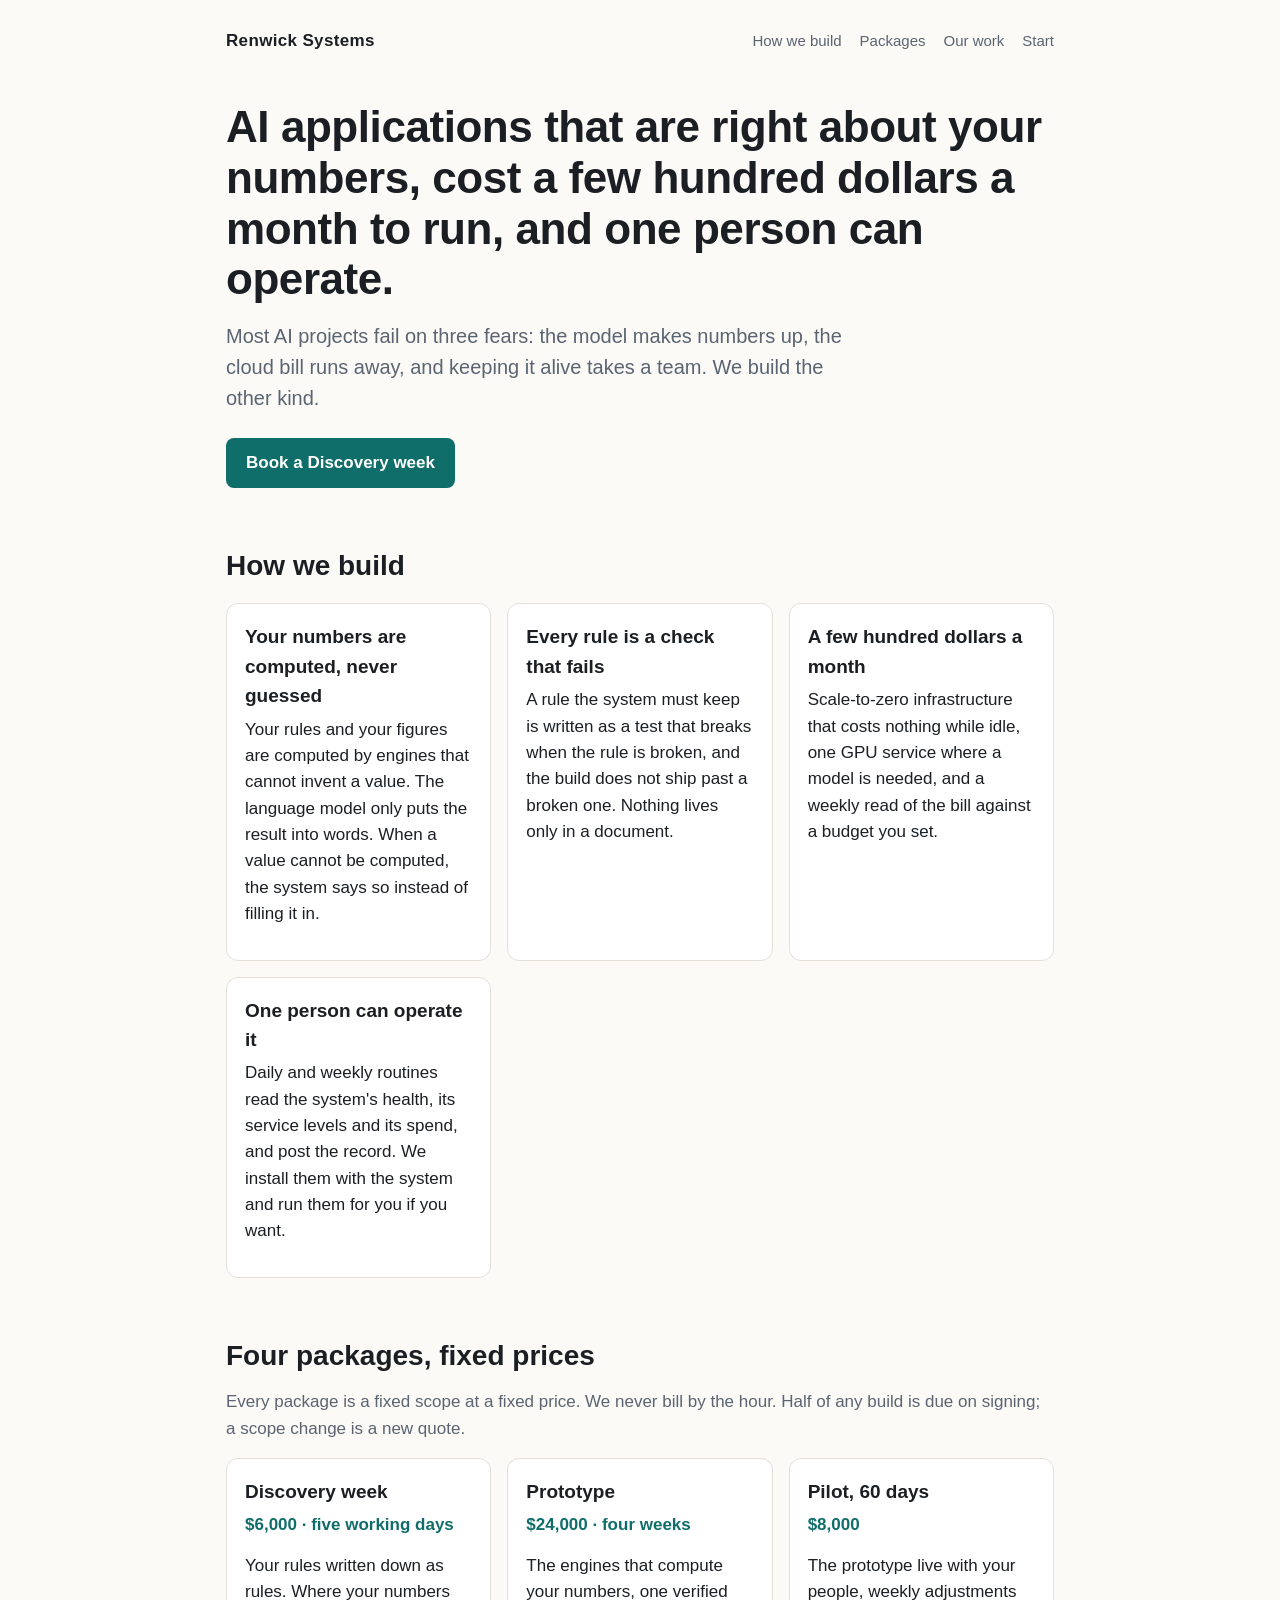
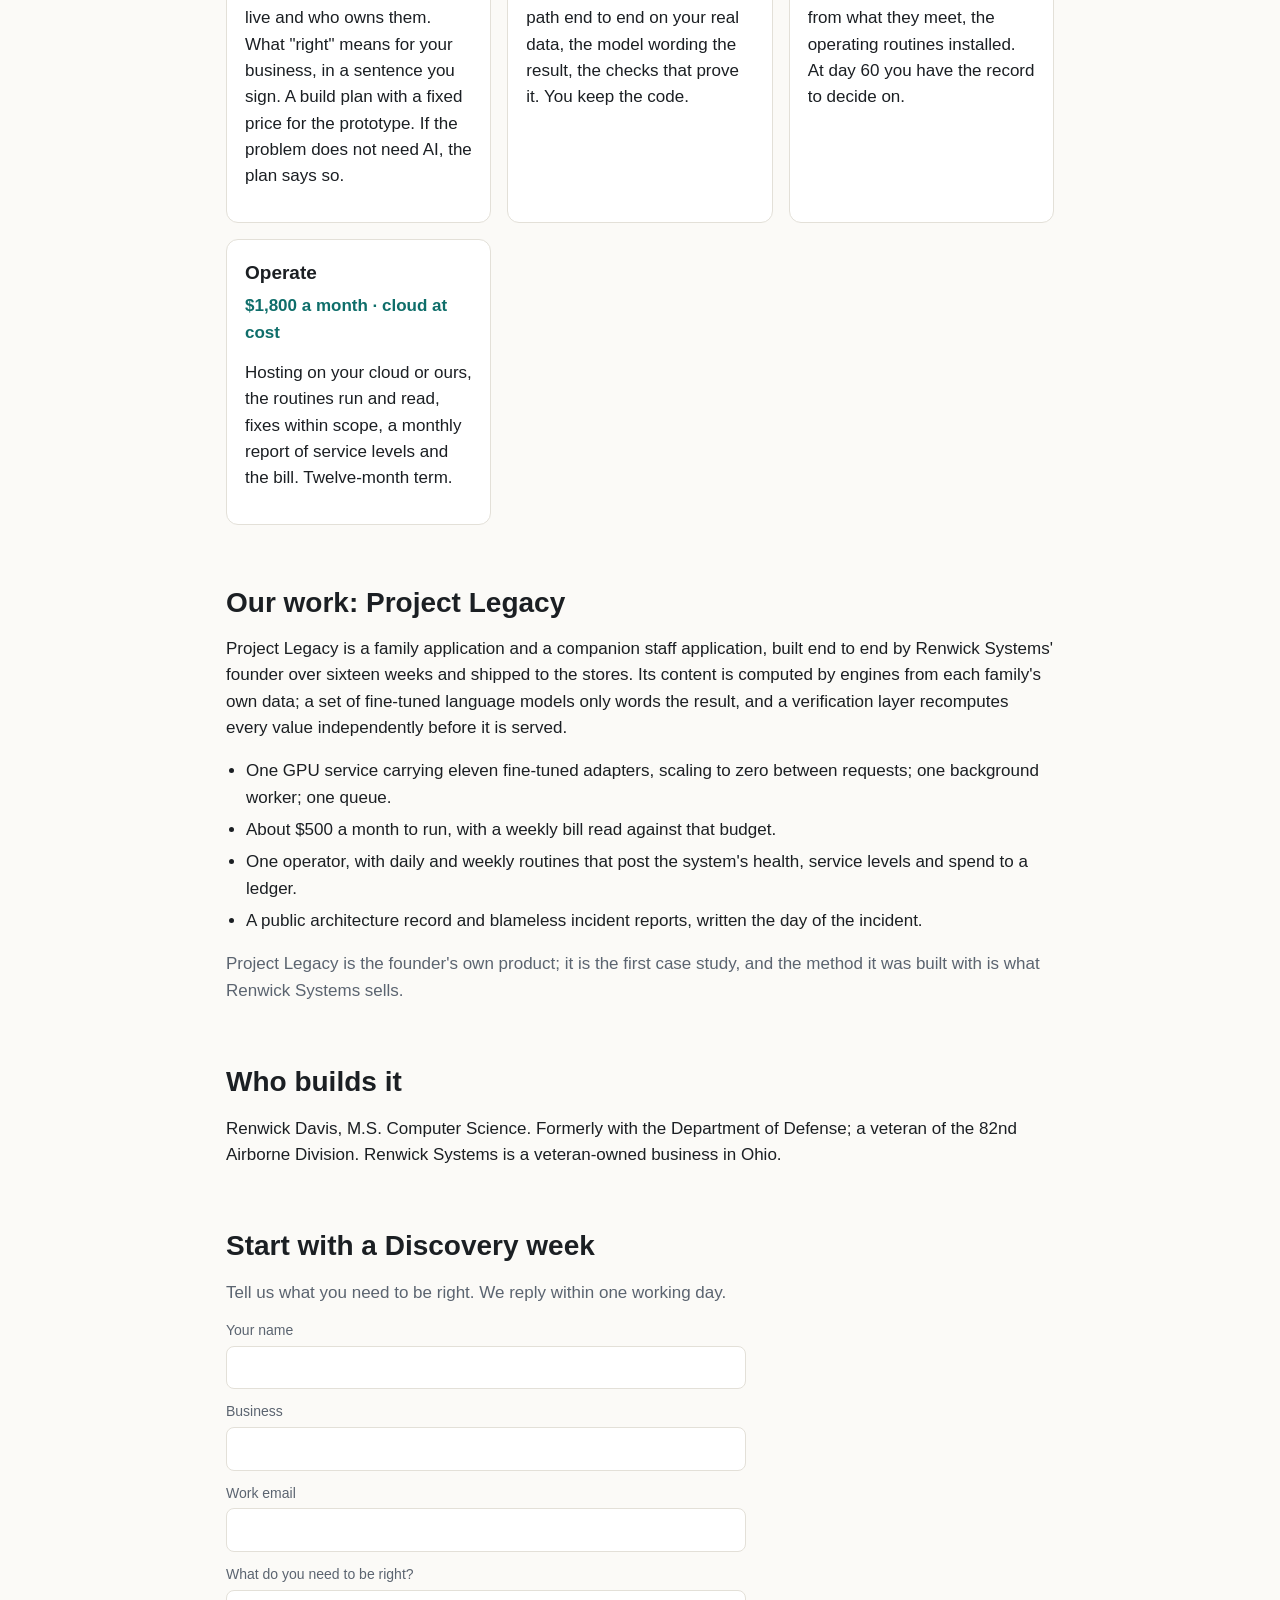
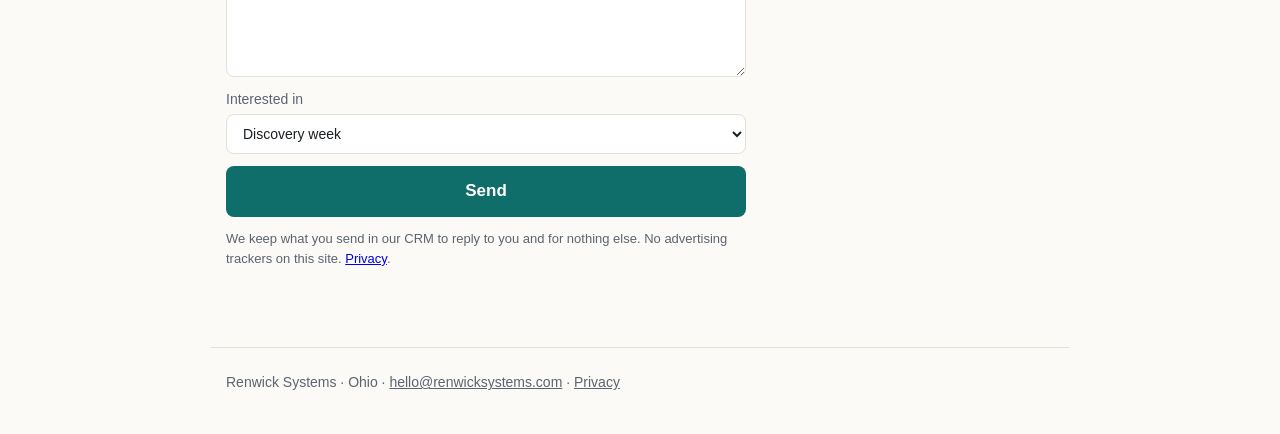
==== public/index.html @ 9798a9fe "wrangler.jsonc: the site served from public/ as static assets by the Git-connected Worker; README de" ====
<!doctype html>
<html lang="en">
<head>
<meta charset="utf-8">
<meta name="viewport" content="width=device-width, initial-scale=1">
<title>Renwick Systems</title>
<meta name="description" content="AI applications that are right about your numbers, cost a few hundred dollars a month to run, and one person can operate. Renwick Systems, Ohio.">
<link rel="canonical" href="https://renwicksystems.com/">
<style>
  :root { --bg:#fbfaf7; --fg:#1b1f23; --muted:#5b6470; --line:#e3e0d8; --accent:#0f6e6a; --accent-ink:#ffffff; --card:#ffffff; }
  @media (prefers-color-scheme: dark) { :root:not([data-theme="light"]) { --bg:#121417; --fg:#ecebe6; --muted:#a3aab3; --line:#2a2f36; --accent:#4cc1b9; --accent-ink:#0d1b1a; --card:#1a1e23; } }
  :root[data-theme="dark"] { --bg:#121417; --fg:#ecebe6; --muted:#a3aab3; --line:#2a2f36; --accent:#4cc1b9; --accent-ink:#0d1b1a; --card:#1a1e23; }
  * { box-sizing:border-box; }
  body { margin:0; background:var(--bg); color:var(--fg); font:17px/1.55 -apple-system, "Segoe UI", Roboto, Helvetica, Arial, sans-serif; }
  main, header, footer { max-width:860px; margin:0 auto; padding:0 16px; }
  header { padding-top:28px; display:flex; justify-content:space-between; align-items:baseline; }
  .brand { font-weight:700; letter-spacing:.02em; text-decoration:none; color:var(--fg); }
  nav a { color:var(--muted); text-decoration:none; margin-left:18px; font-size:15px; }
  h1 { font-size:clamp(30px, 5vw, 44px); line-height:1.15; margin:48px 0 16px; letter-spacing:-.01em; }
  h2 { font-size:clamp(22px, 3vw, 28px); margin:56px 0 12px; }
  h3 { font-size:19px; margin:0 0 6px; }
  p { margin:0 0 14px; }
  .lead { font-size:20px; color:var(--muted); max-width:640px; }
  .cta { display:inline-block; background:var(--accent); color:var(--accent-ink); padding:12px 20px; border-radius:8px; text-decoration:none; font-weight:600; margin-top:10px; }
  .grid { display:grid; grid-template-columns:repeat(auto-fit, minmax(240px, 1fr)); gap:16px; margin-top:16px; }
  .card { background:var(--card); border:1px solid var(--line); border-radius:12px; padding:18px; }
  .price { color:var(--accent); font-weight:700; }
  .muted { color:var(--muted); }
  ul { padding-left:20px; } li { margin-bottom:6px; }
  form { display:grid; gap:12px; max-width:520px; }
  label { font-size:14px; color:var(--muted); display:grid; gap:4px; }
  input, select, textarea { font:inherit; padding:10px 12px; border:1px solid var(--line); border-radius:8px; background:var(--card); color:var(--fg); width:100%; }
  button { font:inherit; font-weight:600; background:var(--accent); color:var(--accent-ink); border:0; border-radius:8px; padding:12px 18px; cursor:pointer; }
  footer { border-top:1px solid var(--line); margin-top:64px; padding:24px 16px 40px; font-size:14px; color:var(--muted); }
  footer a { color:var(--muted); }
</style>
</head>
<body>
<header>
  <a class="brand" href="/">Renwick Systems</a>
  <nav><a href="#how">How we build</a><a href="#packages">Packages</a><a href="#work">Our work</a><a href="#start">Start</a></nav>
</header>

<main>
  <h1>AI applications that are right about your numbers, cost a few hundred dollars a month to run, and one person can operate.</h1>
  <p class="lead">Most AI projects fail on three fears: the model makes numbers up, the cloud bill runs away, and keeping it alive takes a team. We build the other kind.</p>
  <a class="cta" href="#start">Book a Discovery week</a>

  <h2 id="how">How we build</h2>
  <div class="grid">
    <div class="card"><h3>Your numbers are computed, never guessed</h3><p>Your rules and your figures are computed by engines that cannot invent a value. The language model only puts the result into words. When a value cannot be computed, the system says so instead of filling it in.</p></div>
    <div class="card"><h3>Every rule is a check that fails</h3><p>A rule the system must keep is written as a test that breaks when the rule is broken, and the build does not ship past a broken one. Nothing lives only in a document.</p></div>
    <div class="card"><h3>A few hundred dollars a month</h3><p>Scale-to-zero infrastructure that costs nothing while idle, one GPU service where a model is needed, and a weekly read of the bill against a budget you set.</p></div>
    <div class="card"><h3>One person can operate it</h3><p>Daily and weekly routines read the system's health, its service levels and its spend, and post the record. We install them with the system and run them for you if you want.</p></div>
  </div>

  <h2 id="packages">Four packages, fixed prices</h2>
  <p class="muted">Every package is a fixed scope at a fixed price. We never bill by the hour. Half of any build is due on signing; a scope change is a new quote.</p>
  <div class="grid">
    <div class="card"><h3>Discovery week</h3><p class="price">$6,000 · five working days</p><p>Your rules written down as rules. Where your numbers live and who owns them. What "right" means for your business, in a sentence you sign. A build plan with a fixed price for the prototype. If the problem does not need AI, the plan says so.</p></div>
    <div class="card"><h3>Prototype</h3><p class="price">$24,000 · four weeks</p><p>The engines that compute your numbers, one verified path end to end on your real data, the model wording the result, the checks that prove it. You keep the code.</p></div>
    <div class="card"><h3>Pilot, 60 days</h3><p class="price">$8,000</p><p>The prototype live with your people, weekly adjustments from what they meet, the operating routines installed. At day 60 you have the record to decide on.</p></div>
    <div class="card"><h3>Operate</h3><p class="price">$1,800 a month · cloud at cost</p><p>Hosting on your cloud or ours, the routines run and read, fixes within scope, a monthly report of service levels and the bill. Twelve-month term.</p></div>
  </div>

  <h2 id="work">Our work: Project Legacy</h2>
  <p>Project Legacy is a family application and a companion staff application, built end to end by Renwick Systems' founder over sixteen weeks and shipped to the stores. Its content is computed by engines from each family's own data; a set of fine-tuned language models only words the result, and a verification layer recomputes every value independently before it is served.</p>
  <ul>
    <li>One GPU service carrying eleven fine-tuned adapters, scaling to zero between requests; one background worker; one queue.</li>
    <li>About $500 a month to run, with a weekly bill read against that budget.</li>
    <li>One operator, with daily and weekly routines that post the system's health, service levels and spend to a ledger.</li>
    <li>A public architecture record and blameless incident reports, written the day of the incident.</li>
  </ul>
  <p class="muted">Project Legacy is the founder's own product; it is the first case study, and the method it was built with is what Renwick Systems sells.</p>

  <h2>Who builds it</h2>
  <p>Renwick Davis, M.S. Computer Science. Formerly with the Department of Defense; a veteran of the 82nd Airborne Division. Renwick Systems is a veteran-owned business in Ohio.</p>

  <h2 id="start">Start with a Discovery week</h2>
  <p class="muted">Tell us what you need to be right. We reply within one working day.</p>
  <!-- The form posts to HubSpot (the free CRM): create the form in HubSpot (Marketing > Forms) with these five fields and paste its embed code here in place of this form, or keep this form and point its action at the HubSpot Forms endpoint for that form. See README.md. -->
  <form id="start-form" method="post" action="#" onsubmit="return false;">
    <label>Your name <input name="firstname" autocomplete="name" required></label>
    <label>Business <input name="company" autocomplete="organization" required></label>
    <label>Work email <input name="email" type="email" autocomplete="email" required></label>
    <label>What do you need to be right? <textarea name="message" rows="3" required></textarea></label>
    <label>Interested in
      <select name="offer">
        <option value="discovery_week">Discovery week</option>
        <option value="prototype">Prototype</option>
        <option value="pilot_60_days">Pilot, 60 days</option>
        <option value="operate">Operate</option>
      </select>
    </label>
    <button type="submit">Send</button>
    <p class="muted" style="font-size:13px">We keep what you send in our CRM to reply to you and for nothing else. No advertising trackers on this site. <a href="/privacy.html">Privacy</a>.</p>
  </form>
</main>

<footer>
  Renwick Systems · Ohio · <a href="mailto:hello@renwicksystems.com">hello@renwicksystems.com</a> · <a href="/privacy.html">Privacy</a>
</footer>
</body>
</html>
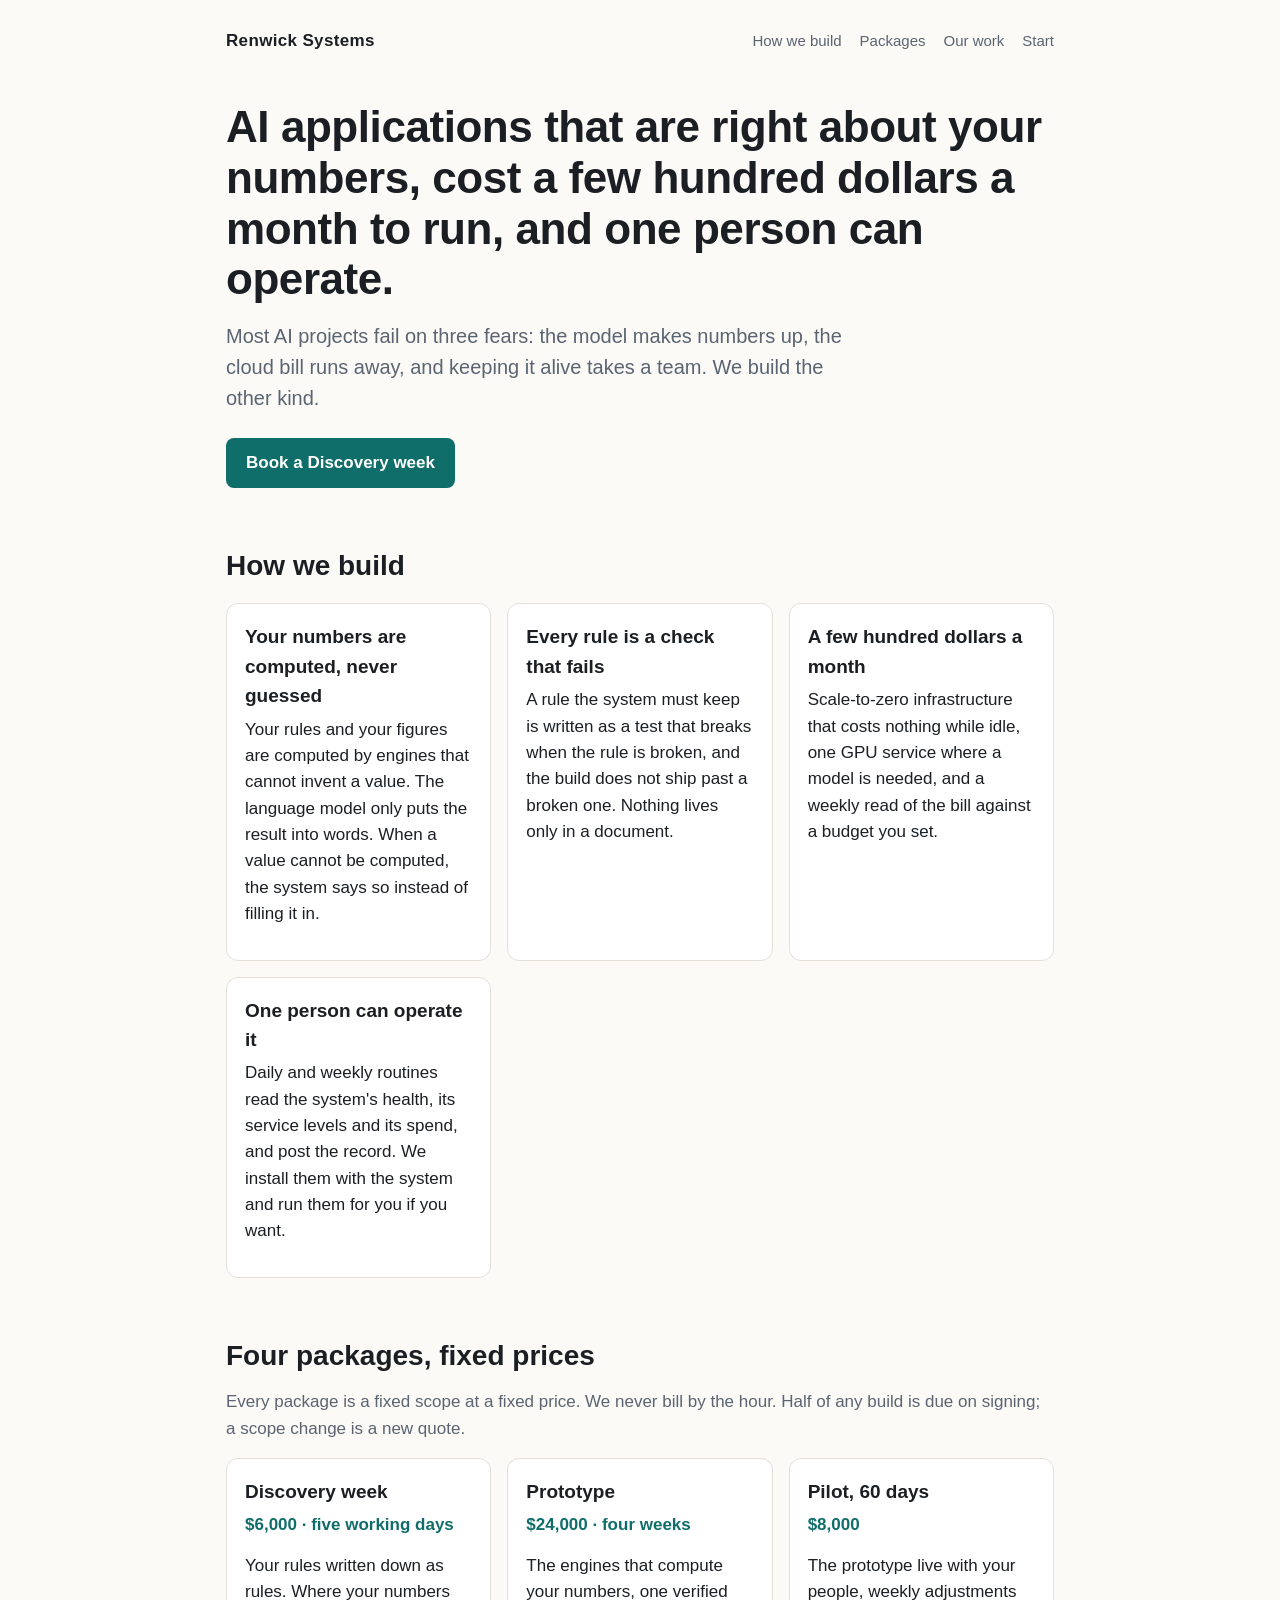
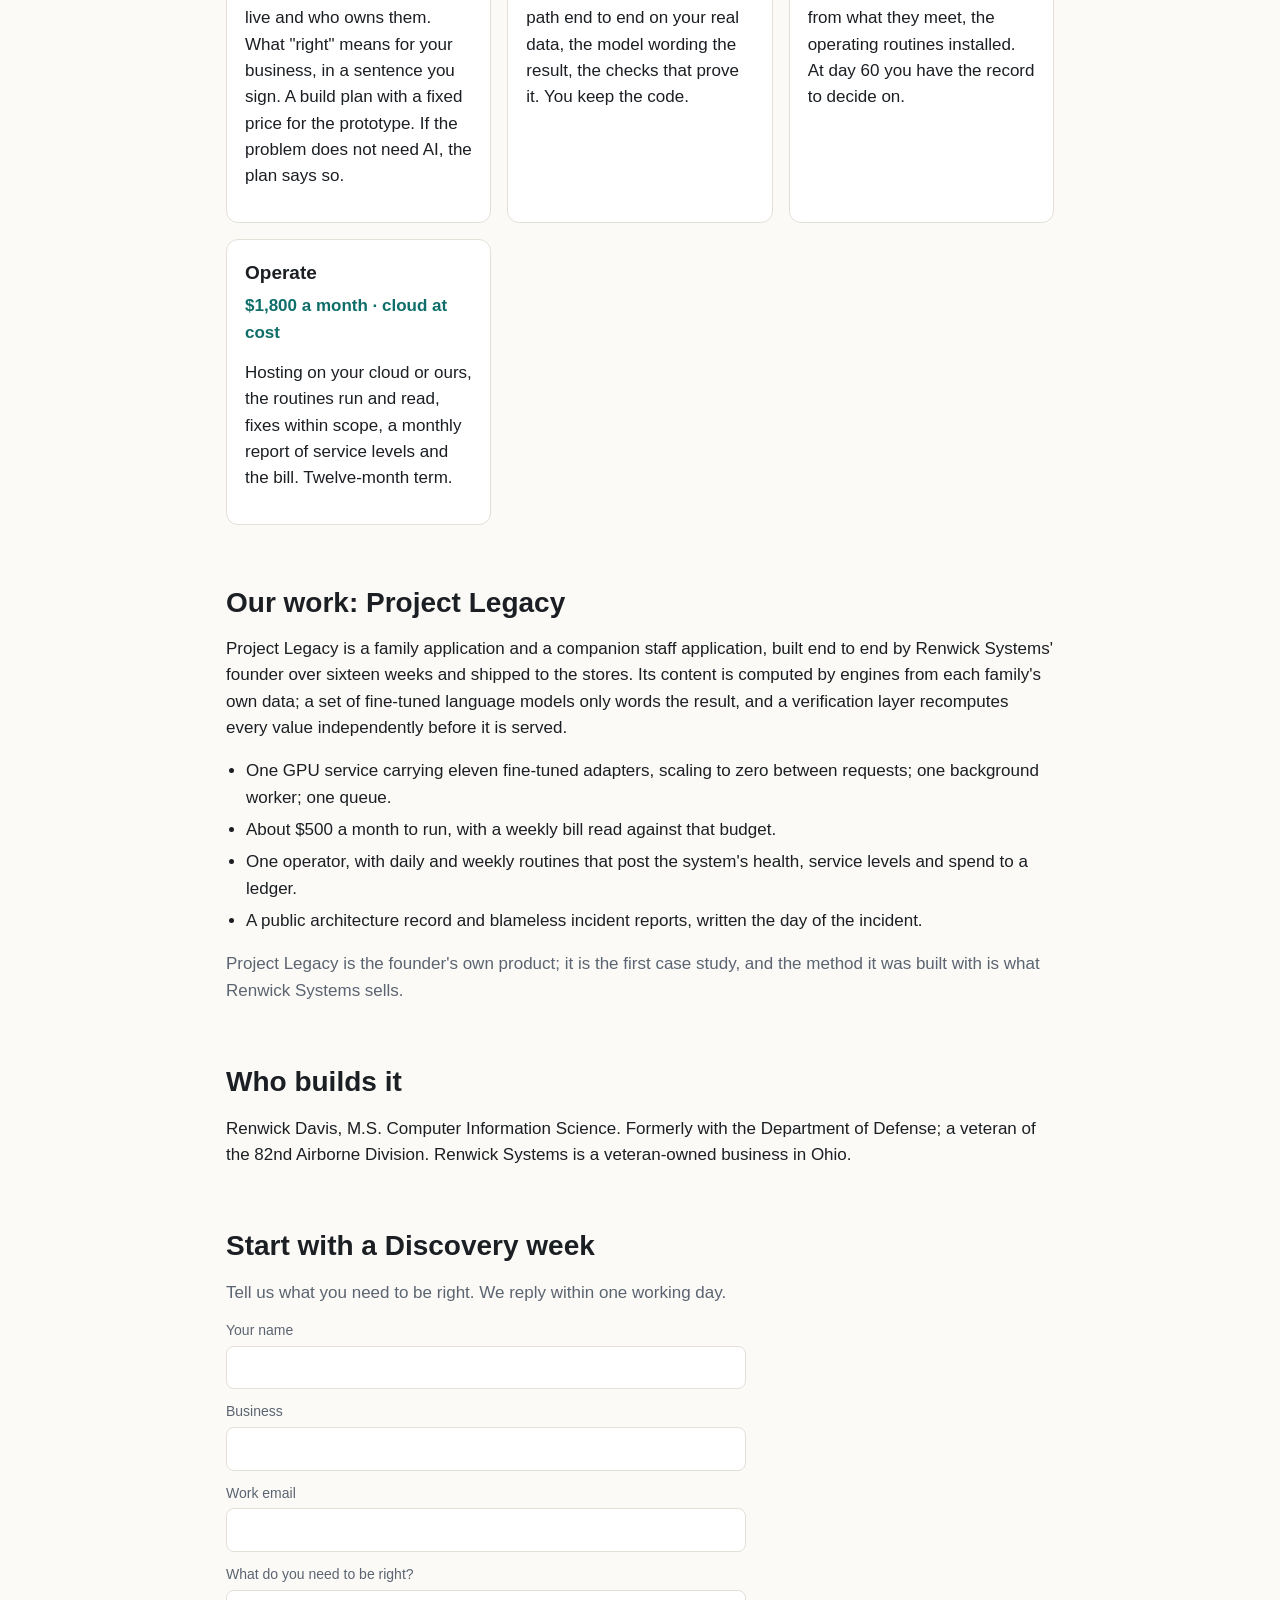
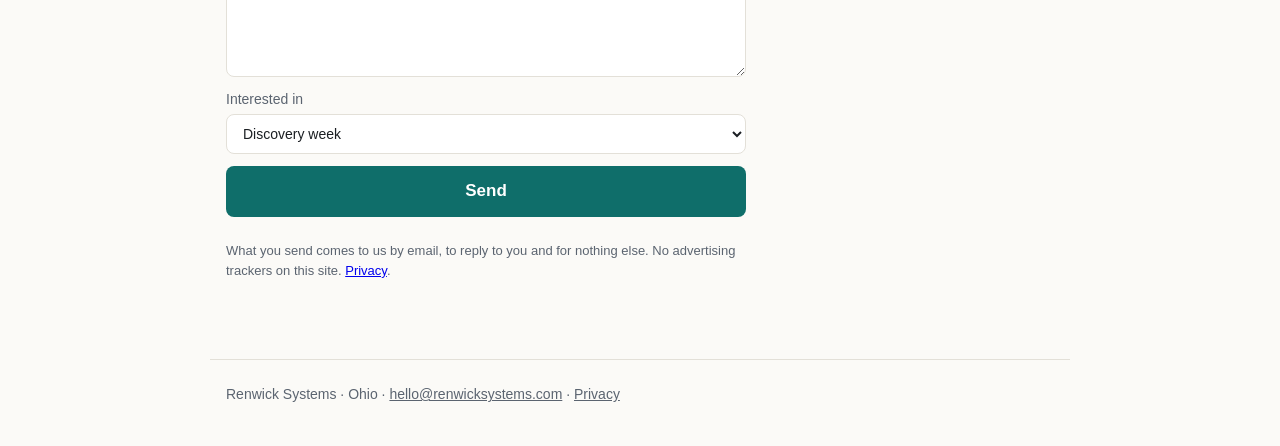
==== commit 7d36848e: "The site's form now works: POST /api/start emails each request to the owner through Cloudflare Email" ====
--- a/public/index.html
+++ b/public/index.html
@@ -74,12 +74,13 @@
   <p class="muted">Project Legacy is the founder's own product; it is the first case study, and the method it was built with is what Renwick Systems sells.</p>
 
   <h2>Who builds it</h2>
-  <p>Renwick Davis, M.S. Computer Science. Formerly with the Department of Defense; a veteran of the 82nd Airborne Division. Renwick Systems is a veteran-owned business in Ohio.</p>
+  <p>Renwick Davis, M.S. Computer Information Science. Formerly with the Department of Defense; a veteran of the 82nd Airborne Division. Renwick Systems is a veteran-owned business in Ohio.</p>
 
   <h2 id="start">Start with a Discovery week</h2>
   <p class="muted">Tell us what you need to be right. We reply within one working day.</p>
-  <!-- The form posts to HubSpot (the free CRM): create the form in HubSpot (Marketing > Forms) with these five fields and paste its embed code here in place of this form, or keep this form and point its action at the HubSpot Forms endpoint for that form. See README.md. -->
-  <form id="start-form" method="post" action="#" onsubmit="return false;">
+  <!-- The form posts to /api/start (src/worker.js), which emails it to the owner through Cloudflare Email Routing. -->
+  <form id="start-form" method="post" action="/api/start">
+    <div aria-hidden="true" style="position:absolute;left:-10000px;width:1px;height:1px;overflow:hidden"><label>Leave this empty <input name="website" tabindex="-1" autocomplete="off"></label></div>
     <label>Your name <input name="firstname" autocomplete="name" required></label>
     <label>Business <input name="company" autocomplete="organization" required></label>
     <label>Work email <input name="email" type="email" autocomplete="email" required></label>
@@ -93,12 +94,49 @@
       </select>
     </label>
     <button type="submit">Send</button>
-    <p class="muted" style="font-size:13px">We keep what you send in our CRM to reply to you and for nothing else. No advertising trackers on this site. <a href="/privacy.html">Privacy</a>.</p>
+    <p id="start-status" role="status" aria-live="polite" style="margin:0"></p>
+    <p class="muted" style="font-size:13px">What you send comes to us by email, to reply to you and for nothing else. No advertising trackers on this site. <a href="/privacy">Privacy</a>.</p>
   </form>
 </main>
 
 <footer>
-  Renwick Systems · Ohio · <a href="mailto:hello@renwicksystems.com">hello@renwicksystems.com</a> · <a href="/privacy.html">Privacy</a>
+  Renwick Systems · Ohio · <a class="mail" href="mailto:hello@renwicksystems.com">hello@renwicksystems.com</a> · <a href="/privacy">Privacy</a>
+  <span class="mail-note" role="status" aria-live="polite"></span>
 </footer>
+<script>
+  // The form: send it without leaving the page, and say plainly whether it went.
+  (function () {
+    var form = document.getElementById("start-form");
+    var status = document.getElementById("start-status");
+    var button = form.querySelector("button[type=submit]");
+    form.addEventListener("submit", function (e) {
+      e.preventDefault();
+      button.disabled = true;
+      status.textContent = "Sending...";
+      fetch(form.action, { method: "POST", body: new FormData(form) })
+        .then(function (r) { return r.json().catch(function () { return { ok: false }; }); })
+        .then(function (res) {
+          if (res.ok) {
+            form.reset();
+            status.textContent = "Thank you. Your message is on its way, and we reply within one working day.";
+          } else {
+            status.textContent = res.error || "Your message could not be sent. Please email hello@renwicksystems.com.";
+          }
+        })
+        .catch(function () { status.textContent = "Your message could not be sent. Please email hello@renwicksystems.com."; })
+        .then(function () { button.disabled = false; });
+    });
+  })();
+  // An email link opens the visitor's mail app; where none is set up, nothing visible happens. Copy the address too.
+  document.querySelectorAll("a.mail").forEach(function (a) {
+    a.addEventListener("click", function () {
+      var address = a.getAttribute("href").replace("mailto:", "");
+      var note = a.parentNode.querySelector(".mail-note");
+      if (navigator.clipboard && note) {
+        navigator.clipboard.writeText(address).then(function () { note.textContent = " (address copied)"; }, function () {});
+      }
+    });
+  });
+</script>
 </body>
 </html>
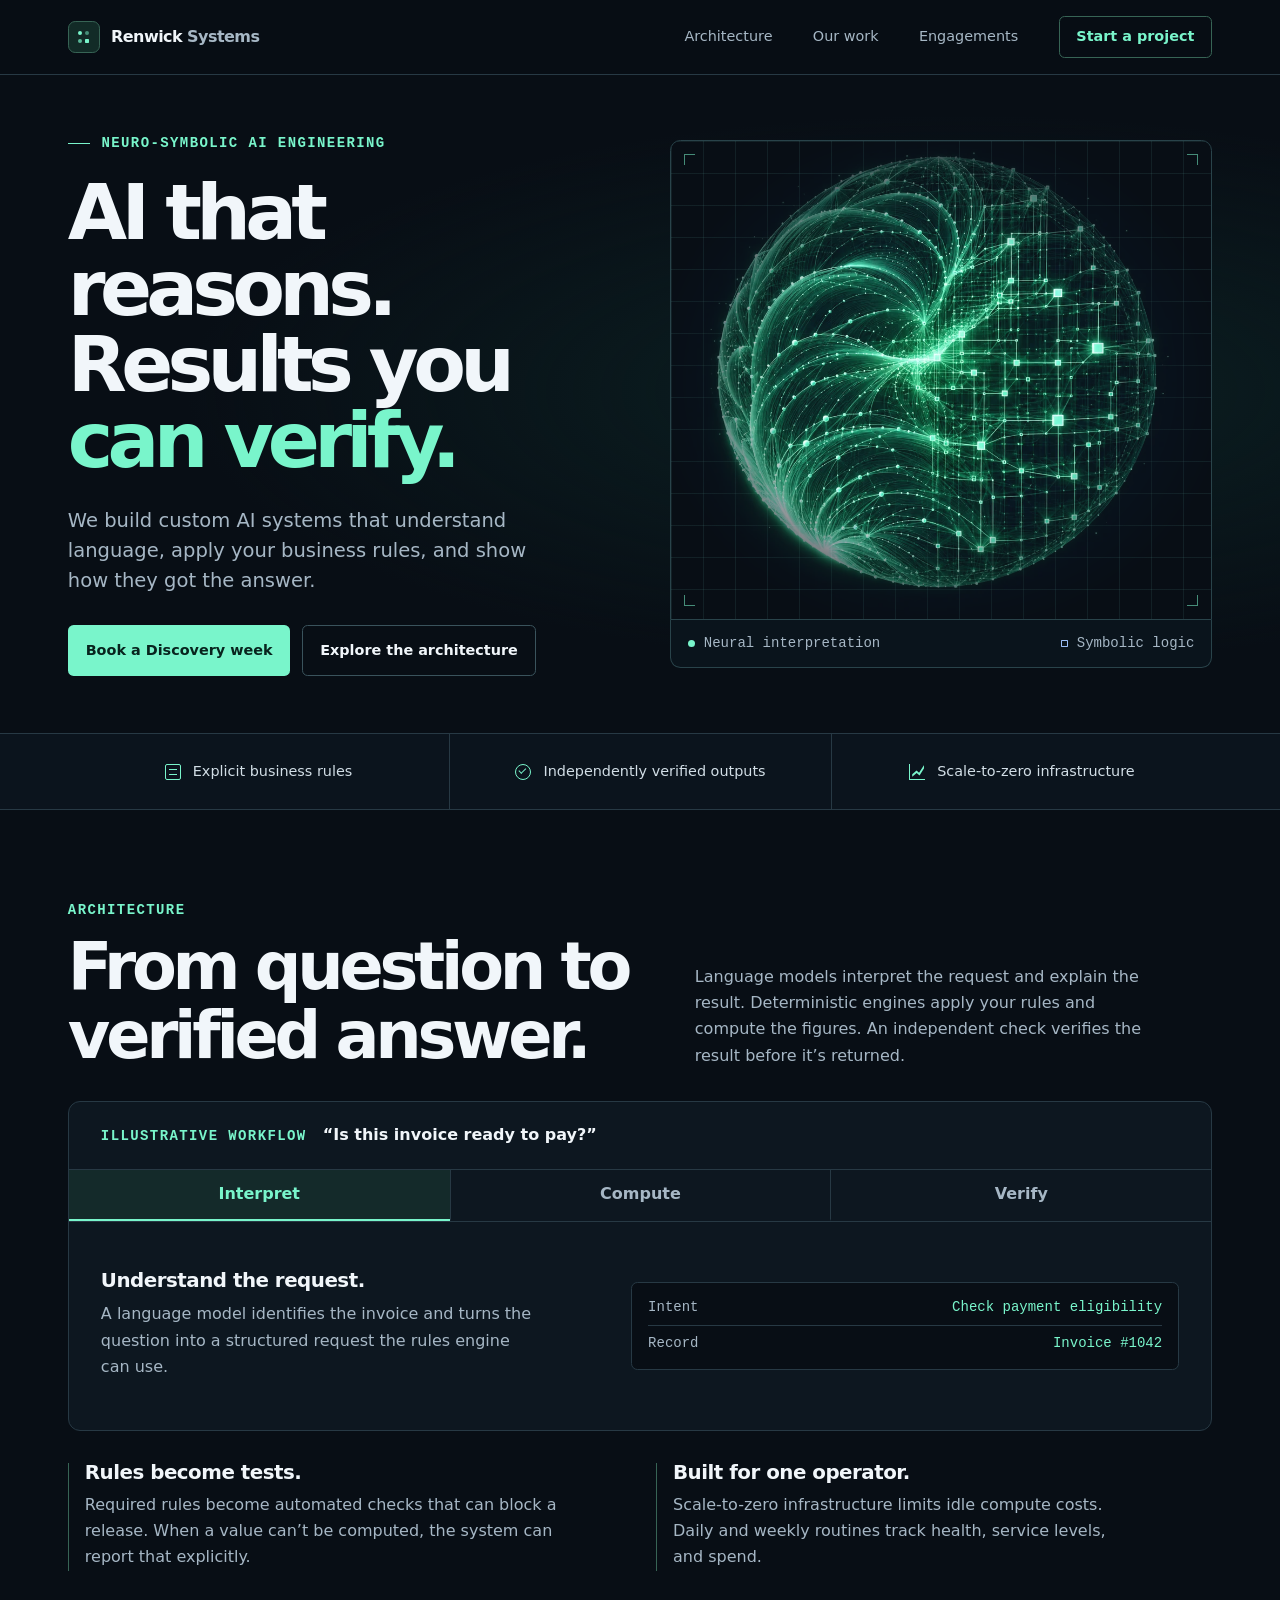
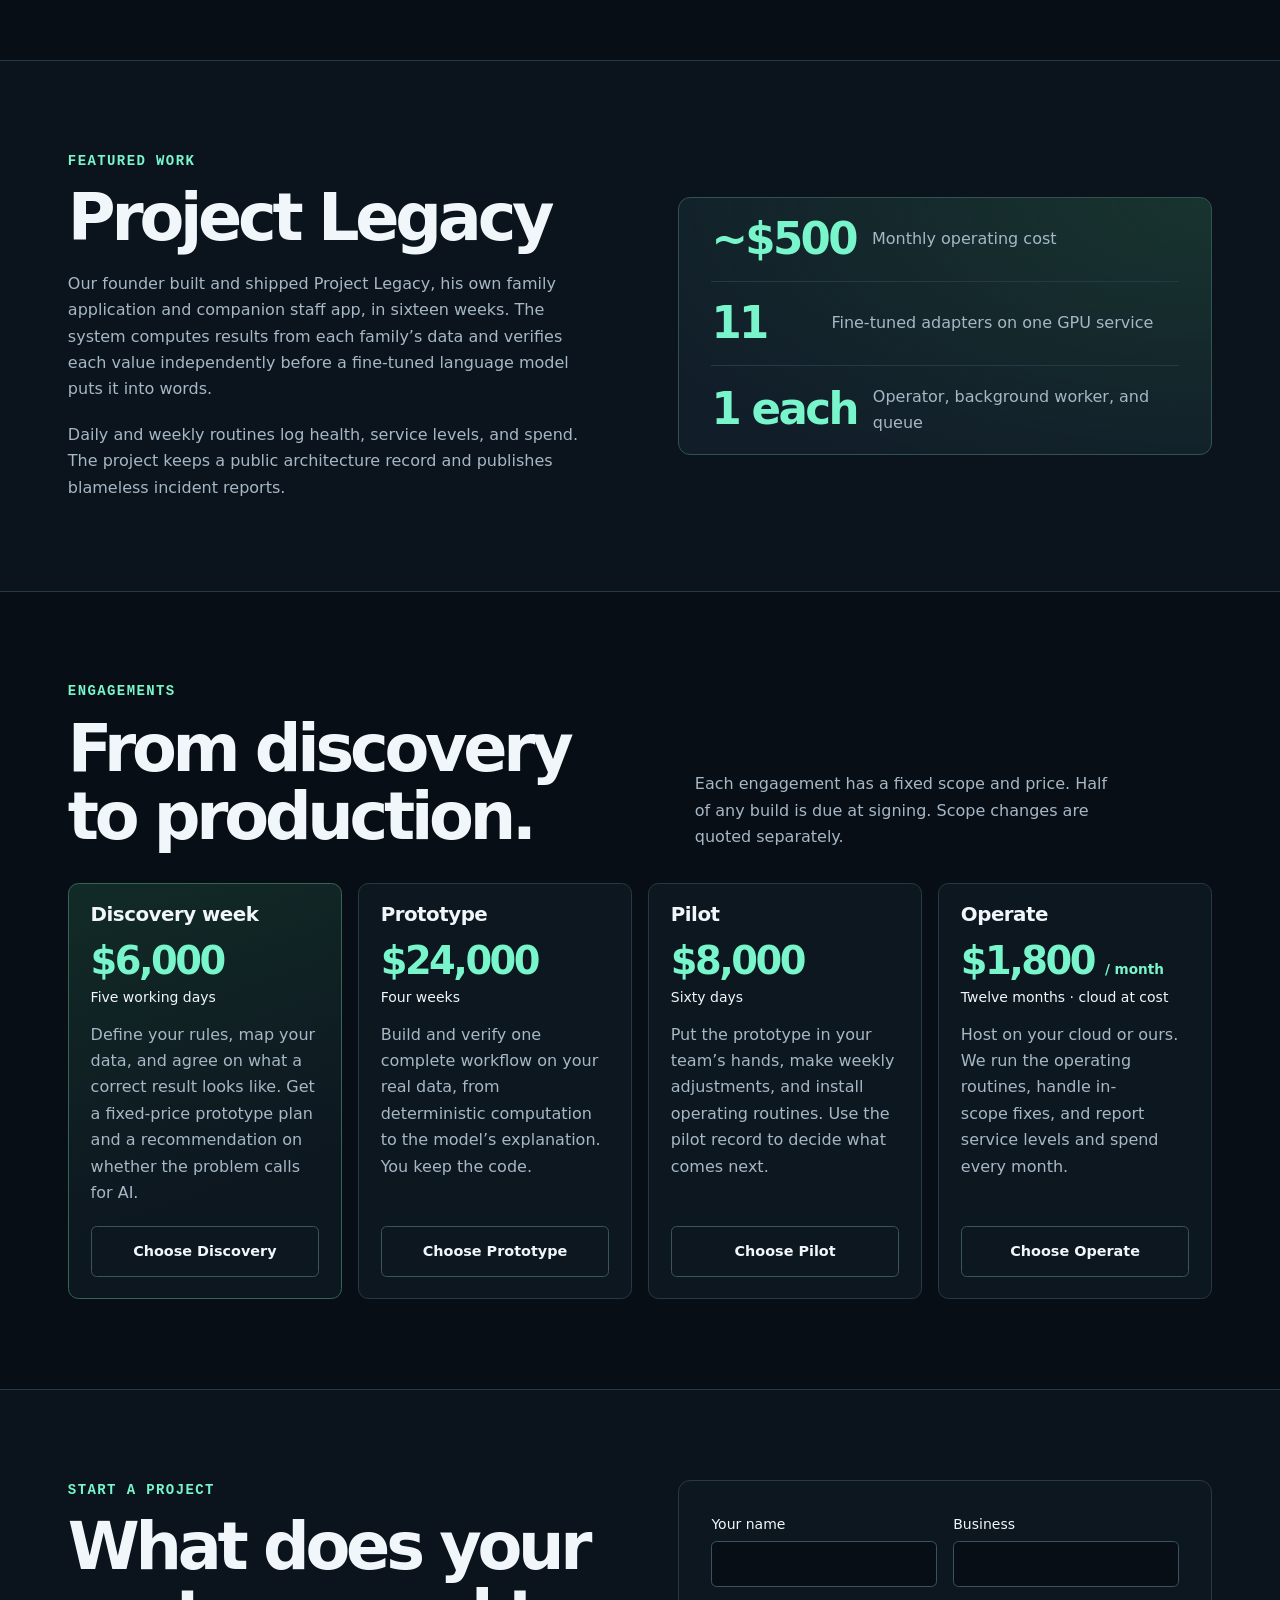
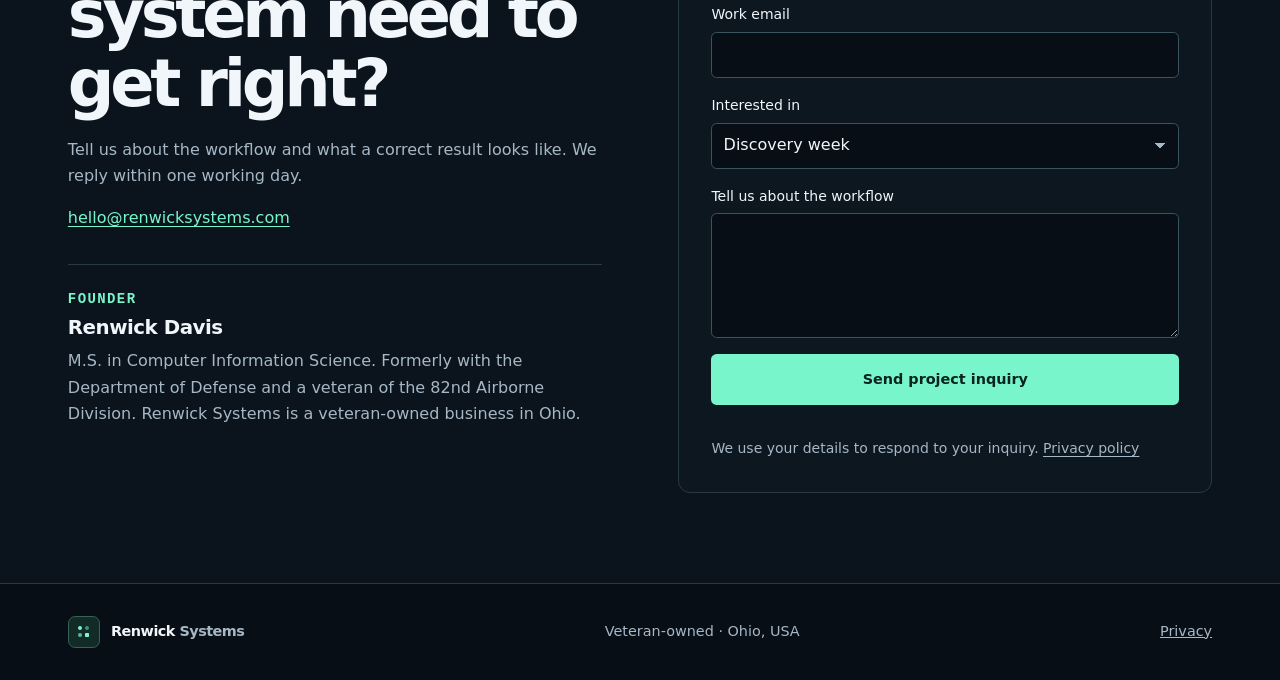
==== commit 56f883e9: "Redesign landing page for neuro-symbolic AI engineering" ====
--- a/public/index.html
+++ b/public/index.html
@@ -1,142 +1,231 @@
-<!doctype html>
+﻿<!doctype html>
 <html lang="en">
 <head>
-<meta charset="utf-8">
-<meta name="viewport" content="width=device-width, initial-scale=1">
-<title>Renwick Systems</title>
-<meta name="description" content="AI applications that are right about your numbers, cost a few hundred dollars a month to run, and one person can operate. Renwick Systems, Ohio.">
-<link rel="canonical" href="https://renwicksystems.com/">
-<style>
-  :root { --bg:#fbfaf7; --fg:#1b1f23; --muted:#5b6470; --line:#e3e0d8; --accent:#0f6e6a; --accent-ink:#ffffff; --card:#ffffff; }
-  @media (prefers-color-scheme: dark) { :root:not([data-theme="light"]) { --bg:#121417; --fg:#ecebe6; --muted:#a3aab3; --line:#2a2f36; --accent:#4cc1b9; --accent-ink:#0d1b1a; --card:#1a1e23; } }
-  :root[data-theme="dark"] { --bg:#121417; --fg:#ecebe6; --muted:#a3aab3; --line:#2a2f36; --accent:#4cc1b9; --accent-ink:#0d1b1a; --card:#1a1e23; }
-  * { box-sizing:border-box; }
-  body { margin:0; background:var(--bg); color:var(--fg); font:17px/1.55 -apple-system, "Segoe UI", Roboto, Helvetica, Arial, sans-serif; }
-  main, header, footer { max-width:860px; margin:0 auto; padding:0 16px; }
-  header { padding-top:28px; display:flex; justify-content:space-between; align-items:baseline; }
-  .brand { font-weight:700; letter-spacing:.02em; text-decoration:none; color:var(--fg); }
-  nav a { color:var(--muted); text-decoration:none; margin-left:18px; font-size:15px; }
-  h1 { font-size:clamp(30px, 5vw, 44px); line-height:1.15; margin:48px 0 16px; letter-spacing:-.01em; }
-  h2 { font-size:clamp(22px, 3vw, 28px); margin:56px 0 12px; }
-  h3 { font-size:19px; margin:0 0 6px; }
-  p { margin:0 0 14px; }
-  .lead { font-size:20px; color:var(--muted); max-width:640px; }
-  .cta { display:inline-block; background:var(--accent); color:var(--accent-ink); padding:12px 20px; border-radius:8px; text-decoration:none; font-weight:600; margin-top:10px; }
-  .grid { display:grid; grid-template-columns:repeat(auto-fit, minmax(240px, 1fr)); gap:16px; margin-top:16px; }
-  .card { background:var(--card); border:1px solid var(--line); border-radius:12px; padding:18px; }
-  .price { color:var(--accent); font-weight:700; }
-  .muted { color:var(--muted); }
-  ul { padding-left:20px; } li { margin-bottom:6px; }
-  form { display:grid; gap:12px; max-width:520px; }
-  label { font-size:14px; color:var(--muted); display:grid; gap:4px; }
-  input, select, textarea { font:inherit; padding:10px 12px; border:1px solid var(--line); border-radius:8px; background:var(--card); color:var(--fg); width:100%; }
-  button { font:inherit; font-weight:600; background:var(--accent); color:var(--accent-ink); border:0; border-radius:8px; padding:12px 18px; cursor:pointer; }
-  footer { border-top:1px solid var(--line); margin-top:64px; padding:24px 16px 40px; font-size:14px; color:var(--muted); }
-  footer a { color:var(--muted); }
-</style>
+  <meta charset="utf-8">
+  <meta name="viewport" content="width=device-width, initial-scale=1">
+  <meta name="theme-color" content="#080e15">
+  <title>Renwick Systems | Neuro-Symbolic AI Engineering</title>
+  <meta name="description" content="Renwick Systems builds custom neuro-symbolic AI systems that combine language models with business rules, deterministic computation, and independent verification.">
+  <link rel="canonical" href="https://renwicksystems.com/">
+  <link rel="stylesheet" href="./landing.css">
+  <script src="./landing.js" defer></script>
 </head>
-<body>
-<header>
-  <a class="brand" href="/">Renwick Systems</a>
-  <nav><a href="#how">How we build</a><a href="#packages">Packages</a><a href="#work">Our work</a><a href="#start">Start</a></nav>
-</header>
-
-<main>
-  <h1>AI applications that are right about your numbers, cost a few hundred dollars a month to run, and one person can operate.</h1>
-  <p class="lead">Most AI projects fail on three fears: the model makes numbers up, the cloud bill runs away, and keeping it alive takes a team. We build the other kind.</p>
-  <a class="cta" href="#start">Book a Discovery week</a>
-
-  <h2 id="how">How we build</h2>
-  <div class="grid">
-    <div class="card"><h3>Your numbers are computed, never guessed</h3><p>Your rules and your figures are computed by engines that cannot invent a value. The language model only puts the result into words. When a value cannot be computed, the system says so instead of filling it in.</p></div>
-    <div class="card"><h3>Every rule is a check that fails</h3><p>A rule the system must keep is written as a test that breaks when the rule is broken, and the build does not ship past a broken one. Nothing lives only in a document.</p></div>
-    <div class="card"><h3>A few hundred dollars a month</h3><p>Scale-to-zero infrastructure that costs nothing while idle, one GPU service where a model is needed, and a weekly read of the bill against a budget you set.</p></div>
-    <div class="card"><h3>One person can operate it</h3><p>Daily and weekly routines read the system's health, its service levels and its spend, and post the record. We install them with the system and run them for you if you want.</p></div>
-  </div>
-
-  <h2 id="packages">Four packages, fixed prices</h2>
-  <p class="muted">Every package is a fixed scope at a fixed price. We never bill by the hour. Half of any build is due on signing; a scope change is a new quote.</p>
-  <div class="grid">
-    <div class="card"><h3>Discovery week</h3><p class="price">$6,000 · five working days</p><p>Your rules written down as rules. Where your numbers live and who owns them. What "right" means for your business, in a sentence you sign. A build plan with a fixed price for the prototype. If the problem does not need AI, the plan says so.</p></div>
-    <div class="card"><h3>Prototype</h3><p class="price">$24,000 · four weeks</p><p>The engines that compute your numbers, one verified path end to end on your real data, the model wording the result, the checks that prove it. You keep the code.</p></div>
-    <div class="card"><h3>Pilot, 60 days</h3><p class="price">$8,000</p><p>The prototype live with your people, weekly adjustments from what they meet, the operating routines installed. At day 60 you have the record to decide on.</p></div>
-    <div class="card"><h3>Operate</h3><p class="price">$1,800 a month · cloud at cost</p><p>Hosting on your cloud or ours, the routines run and read, fixes within scope, a monthly report of service levels and the bill. Twelve-month term.</p></div>
-  </div>
-
-  <h2 id="work">Our work: Project Legacy</h2>
-  <p>Project Legacy is a family application and a companion staff application, built end to end by Renwick Systems' founder over sixteen weeks and shipped to the stores. Its content is computed by engines from each family's own data; a set of fine-tuned language models only words the result, and a verification layer recomputes every value independently before it is served.</p>
-  <ul>
-    <li>One GPU service carrying eleven fine-tuned adapters, scaling to zero between requests; one background worker; one queue.</li>
-    <li>About $500 a month to run, with a weekly bill read against that budget.</li>
-    <li>One operator, with daily and weekly routines that post the system's health, service levels and spend to a ledger.</li>
-    <li>A public architecture record and blameless incident reports, written the day of the incident.</li>
-  </ul>
-  <p class="muted">Project Legacy is the founder's own product; it is the first case study, and the method it was built with is what Renwick Systems sells.</p>
-
-  <h2>Who builds it</h2>
-  <p>Renwick Davis, M.S. Computer Information Science. Formerly with the Department of Defense; a veteran of the 82nd Airborne Division. Renwick Systems is a veteran-owned business in Ohio.</p>
-
-  <h2 id="start">Start with a Discovery week</h2>
-  <p class="muted">Tell us what you need to be right. We reply within one working day.</p>
-  <!-- The form posts to /api/start (src/worker.js), which emails it to the owner through Cloudflare Email Routing. -->
-  <form id="start-form" method="post" action="/api/start">
-    <div aria-hidden="true" style="position:absolute;left:-10000px;width:1px;height:1px;overflow:hidden"><label>Leave this empty <input name="website" tabindex="-1" autocomplete="off"></label></div>
-    <label>Your name <input name="firstname" autocomplete="name" required></label>
-    <label>Business <input name="company" autocomplete="organization" required></label>
-    <label>Work email <input name="email" type="email" autocomplete="email" required></label>
-    <label>What do you need to be right? <textarea name="message" rows="3" required></textarea></label>
-    <label>Interested in
-      <select name="offer">
-        <option value="discovery_week">Discovery week</option>
-        <option value="prototype">Prototype</option>
-        <option value="pilot_60_days">Pilot, 60 days</option>
-        <option value="operate">Operate</option>
-      </select>
-    </label>
-    <button type="submit">Send</button>
-    <p id="start-status" role="status" aria-live="polite" style="margin:0"></p>
-    <p class="muted" style="font-size:13px">What you send comes to us by email, to reply to you and for nothing else. No advertising trackers on this site. <a href="/privacy">Privacy</a>.</p>
-  </form>
-</main>
-
-<footer>
-  Renwick Systems · Ohio · <a class="mail" href="mailto:hello@renwicksystems.com">hello@renwicksystems.com</a> · <a href="/privacy">Privacy</a>
-  <span class="mail-note" role="status" aria-live="polite"></span>
-</footer>
-<script>
-  // The form: send it without leaving the page, and say plainly whether it went.
-  (function () {
-    var form = document.getElementById("start-form");
-    var status = document.getElementById("start-status");
-    var button = form.querySelector("button[type=submit]");
-    form.addEventListener("submit", function (e) {
-      e.preventDefault();
-      button.disabled = true;
-      status.textContent = "Sending...";
-      fetch(form.action, { method: "POST", body: new FormData(form) })
-        .then(function (r) { return r.json().catch(function () { return { ok: false }; }); })
-        .then(function (res) {
-          if (res.ok) {
-            form.reset();
-            status.textContent = "Thank you. Your message is on its way, and we reply within one working day.";
-          } else {
-            status.textContent = res.error || "Your message could not be sent. Please email hello@renwicksystems.com.";
-          }
-        })
-        .catch(function () { status.textContent = "Your message could not be sent. Please email hello@renwicksystems.com."; })
-        .then(function () { button.disabled = false; });
-    });
-  })();
-  // An email link opens the visitor's mail app; where none is set up, nothing visible happens. Copy the address too.
-  document.querySelectorAll("a.mail").forEach(function (a) {
-    a.addEventListener("click", function () {
-      var address = a.getAttribute("href").replace("mailto:", "");
-      var note = a.parentNode.querySelector(".mail-note");
-      if (navigator.clipboard && note) {
-        navigator.clipboard.writeText(address).then(function () { note.textContent = " (address copied)"; }, function () {});
-      }
-    });
-  });
-</script>
+<body id="top">
+  <a class="skip-link" href="#main">Skip to content</a>
+
+  <header class="site-header">
+    <div class="shell header-inner">
+      <a class="brand" href="/" aria-label="Renwick Systems home">
+        <span class="brand-mark" aria-hidden="true"><i></i><i></i><i></i><i></i></span>
+        <span>Renwick<span class="brand-accent"> Systems</span></span>
+      </a>
+      <button class="menu-toggle" type="button" aria-expanded="false" aria-controls="site-nav" hidden>Menu <span aria-hidden="true"></span></button>
+      <nav class="site-nav" id="site-nav" aria-label="Main navigation">
+        <a href="#how">Architecture</a>
+        <a href="#work">Our work</a>
+        <a href="#packages">Engagements</a>
+        <a class="button button-outline nav-cta" href="#start">Start a project</a>
+      </nav>
+    </div>
+  </header>
+
+  <main id="main" tabindex="-1">
+    <section class="hero" aria-labelledby="hero-title">
+      <div class="shell hero-inner">
+        <div class="hero-copy">
+          <p class="eyebrow hero-eyebrow">Neuro-symbolic AI engineering</p>
+          <h1 id="hero-title">AI that reasons.<br>Results you<br class="hero-break"> <em>can verify.</em></h1>
+          <p class="hero-lead">We build custom AI systems that understand language, apply your business rules, and show how they got the answer.</p>
+          <div class="hero-actions">
+            <a class="button button-primary" href="#start" data-offer="discovery_week">Book a Discovery week</a>
+            <a class="button button-outline" href="#how">Explore the architecture</a>
+          </div>
+        </div>
+
+        <figure class="hero-visual">
+          <div class="visual-frame" aria-hidden="true">
+            <span class="visual-grid"></span>
+            <span class="visual-ring"></span>
+            <img class="hero-image" src="./neuro-symbolic-core.webp" width="1000" height="1000" alt="" fetchpriority="high">
+            <span class="visual-axis"></span>
+          </div>
+          <figcaption class="visual-key">
+            <span><i aria-hidden="true"></i> Neural interpretation</span>
+            <span><i aria-hidden="true"></i> Symbolic logic</span>
+          </figcaption>
+        </figure>
+      </div>
+    </section>
+
+    <div class="capability-band">
+      <ul class="shell capability-list" aria-label="Engineering principles">
+        <li><span class="principle-icon principle-rules" aria-hidden="true"></span> Explicit business rules</li>
+        <li><span class="principle-icon principle-check" aria-hidden="true"></span> Independently verified outputs</li>
+        <li><span class="principle-icon principle-scale" aria-hidden="true"></span> Scale-to-zero infrastructure</li>
+      </ul>
+    </div>
+
+    <section class="section shell" id="how" aria-labelledby="how-title" tabindex="-1">
+      <div class="section-heading">
+        <div>
+          <p class="eyebrow">Architecture</p>
+          <h2 id="how-title">From question to<br>verified answer.</h2>
+        </div>
+        <p>Language models interpret the request and explain the result. Deterministic engines apply your rules and compute the figures. An independent check verifies the result before it’s returned.</p>
+      </div>
+
+      <div class="architecture-demo">
+        <div class="demo-header">
+          <p class="eyebrow">Illustrative workflow</p>
+          <p>“Is this invoice ready to pay?”</p>
+        </div>
+        <div class="stage-selector" role="group" aria-label="Explore the workflow stages" hidden>
+          <button type="button" aria-controls="interpret" aria-pressed="true">Interpret</button>
+          <button type="button" aria-controls="compute" aria-pressed="false">Compute</button>
+          <button type="button" aria-controls="verify" aria-pressed="false">Verify</button>
+        </div>
+        <div class="stage-content" aria-live="polite">
+          <article class="stage" id="interpret">
+            <div>
+              <h3>Understand the request.</h3>
+              <p>A language model identifies the invoice and turns the question into a structured request the rules engine can use.</p>
+            </div>
+            <dl class="trace">
+              <div><dt>Intent</dt><dd>Check payment eligibility</dd></div>
+              <div><dt>Record</dt><dd>Invoice #1042</dd></div>
+            </dl>
+          </article>
+          <article class="stage" id="compute">
+            <div>
+              <h3>Apply the payment rules.</h3>
+              <p>The rules engine reads the invoice and approval records. This example policy requires approval for invoices over $1,000.</p>
+            </div>
+            <dl class="trace">
+              <div><dt>Invoice total</dt><dd>$1,240.00</dd></div>
+              <div><dt>Approval on file</dt><dd>Missing</dd></div>
+              <div><dt>Decision</dt><dd>Hold payment</dd></div>
+            </dl>
+          </article>
+          <article class="stage" id="verify">
+            <div>
+              <h3>Check the result independently.</h3>
+              <p>The verification layer recomputes the decision from the source records. Once it confirms the result, the model explains why payment is on hold.</p>
+            </div>
+            <dl class="trace">
+              <div><dt>Verified decision</dt><dd>Hold payment</dd></div>
+              <div><dt>Explanation</dt><dd>Approval required for $1,240.00</dd></div>
+            </dl>
+          </article>
+        </div>
+      </div>
+
+      <div class="method-notes">
+        <div><h3>Rules become tests.</h3><p>Required rules become automated checks that can block a release. When a value can’t be computed, the system can report that explicitly.</p></div>
+        <div><h3>Built for one operator.</h3><p>Scale-to-zero infrastructure limits idle compute costs. Daily and weekly routines track health, service levels, and spend.</p></div>
+      </div>
+    </section>
+
+    <section class="case-section" id="work" aria-labelledby="work-title" tabindex="-1">
+      <div class="section shell case-layout">
+        <div class="case-copy">
+          <p class="eyebrow">Featured work</p>
+          <h2 id="work-title">Project Legacy</h2>
+          <p>Our founder built and shipped Project Legacy, his own family application and companion staff app, in sixteen weeks. The system computes results from each family’s data and verifies each value independently before a fine-tuned language model puts it into words.</p>
+          <p>Daily and weekly routines log health, service levels, and spend. The project keeps a public architecture record and publishes blameless incident reports.</p>
+        </div>
+        <dl class="case-metrics" aria-label="Project Legacy operating profile">
+          <div><dt>Monthly operating cost</dt><dd>~$500</dd></div>
+          <div><dt>Fine-tuned adapters on one GPU service</dt><dd>11</dd></div>
+          <div><dt>Operator, background worker, and queue</dt><dd>1 each</dd></div>
+        </dl>
+      </div>
+    </section>
+
+    <section class="section shell" id="packages" aria-labelledby="packages-title" tabindex="-1">
+      <div class="section-heading">
+        <div>
+          <p class="eyebrow">Engagements</p>
+          <h2 id="packages-title">From discovery<br>to production.</h2>
+        </div>
+        <p>Each engagement has a fixed scope and price. Half of any build is due at signing. Scope changes are quoted separately.</p>
+      </div>
+      <div class="offers">
+        <article class="offer">
+          <h3>Discovery week</h3>
+          <p class="price">$6,000</p>
+          <p class="offer-term">Five working days</p>
+          <p>Define your rules, map your data, and agree on what a correct result looks like. Get a fixed-price prototype plan and a recommendation on whether the problem calls for AI.</p>
+          <a class="button button-outline" href="#start" data-offer="discovery_week">Choose Discovery</a>
+        </article>
+        <article class="offer">
+          <h3>Prototype</h3>
+          <p class="price">$24,000</p>
+          <p class="offer-term">Four weeks</p>
+          <p>Build and verify one complete workflow on your real data, from deterministic computation to the model’s explanation. You keep the code.</p>
+          <a class="button button-outline" href="#start" data-offer="prototype">Choose Prototype</a>
+        </article>
+        <article class="offer">
+          <h3>Pilot</h3>
+          <p class="price">$8,000</p>
+          <p class="offer-term">Sixty days</p>
+          <p>Put the prototype in your team’s hands, make weekly adjustments, and install operating routines. Use the pilot record to decide what comes next.</p>
+          <a class="button button-outline" href="#start" data-offer="pilot_60_days">Choose Pilot</a>
+        </article>
+        <article class="offer">
+          <h3>Operate</h3>
+          <p class="price">$1,800 <small>/ month</small></p>
+          <p class="offer-term">Twelve months · cloud at cost</p>
+          <p>Host on your cloud or ours. We run the operating routines, handle in-scope fixes, and report service levels and spend every month.</p>
+          <a class="button button-outline" href="#start" data-offer="operate">Choose Operate</a>
+        </article>
+      </div>
+    </section>
+
+    <section class="contact-section" id="start" aria-labelledby="start-title" tabindex="-1">
+      <div class="section shell contact-layout">
+        <div class="contact-copy">
+          <p class="eyebrow">Start a project</p>
+          <h2 id="start-title">What does your system need to get right?</h2>
+          <p>Tell us about the workflow and what a correct result looks like. We reply within one working day.</p>
+          <a class="mail" href="mailto:hello@renwicksystems.com">hello@renwicksystems.com</a><span class="mail-note" role="status"></span>
+          <div class="founder">
+            <p class="eyebrow">Founder</p>
+            <h3>Renwick Davis</h3>
+            <p>M.S. in Computer Information Science. Formerly with the Department of Defense and a veteran of the 82nd Airborne Division. Renwick Systems is a veteran-owned business in Ohio.</p>
+          </div>
+        </div>
+
+        <form id="start-form" method="post" action="/api/start" aria-label="Project inquiry">
+          <div class="spam-trap" aria-hidden="true"><label>Leave this empty <input name="website" tabindex="-1" autocomplete="off"></label></div>
+          <div class="form-pair">
+            <label>Your name <input name="firstname" autocomplete="name" maxlength="120" required></label>
+            <label>Business <input name="company" autocomplete="organization" maxlength="160" required></label>
+          </div>
+          <label>Work email <input name="email" type="email" autocomplete="email" maxlength="254" required></label>
+          <label>Interested in
+            <select name="offer">
+              <option value="discovery_week">Discovery week</option>
+              <option value="prototype">Prototype</option>
+              <option value="pilot_60_days">Pilot, 60 days</option>
+              <option value="operate">Operate</option>
+            </select>
+          </label>
+          <label>Tell us about the workflow <textarea name="message" rows="4" maxlength="5000" required></textarea></label>
+          <button class="button button-primary" type="submit">Send project inquiry</button>
+          <p id="start-status" class="form-status" role="status"></p>
+          <p class="form-privacy">We use your details to respond to your inquiry. <a href="/privacy">Privacy policy</a></p>
+        </form>
+      </div>
+    </section>
+  </main>
+
+  <footer class="shell site-footer">
+    <a class="brand" href="/" aria-label="Renwick Systems home">
+      <span class="brand-mark" aria-hidden="true"><i></i><i></i><i></i><i></i></span>
+      <span>Renwick<span class="brand-accent"> Systems</span></span>
+    </a>
+    <p>Veteran-owned · Ohio, USA</p>
+    <a href="/privacy">Privacy</a>
+  </footer>
 </body>
 </html>
--- a/public/landing.css
+++ b/public/landing.css
@@ -0,0 +1,347 @@
+﻿:root {
+  color-scheme: dark;
+  --background: #080e15;
+  --surface: #0d1720;
+  --surface-bright: #111e29;
+  --ink: #f1f6fa;
+  --muted: #a6b7c5;
+  --accent: #79f5cb;
+  --accent-hover: #a0ffdf;
+  --line: #273944;
+  --mono: "Cascadia Mono", "SFMono-Regular", Consolas, monospace;
+  --content: 77rem;
+  --gutter: clamp(1.25rem, 5.3vw, 5rem);
+}
+
+*, *::before, *::after { box-sizing: border-box; }
+html { scroll-behavior: smooth; scroll-padding-top: 6rem; }
+body {
+  margin: 0;
+  background: var(--background);
+  color: var(--ink);
+  font: 1rem/1.65 system-ui, -apple-system, BlinkMacSystemFont, "Segoe UI", sans-serif;
+}
+[hidden] { display: none !important; }
+a { color: inherit; }
+button, input, textarea, select { font: inherit; }
+:focus-visible { outline: 2px solid var(--accent); outline-offset: 4px; }
+::selection { background: var(--accent); color: var(--background); }
+h1, h2, h3, p, figure, dl, dd { margin: 0; }
+h1, h2, h3 { line-height: 1.05; }
+p { text-wrap: pretty; }
+.shell { width: min(calc(100% - 2 * var(--gutter)), var(--content)); margin-inline: auto; }
+
+.skip-link {
+  position: fixed;
+  z-index: 5;
+  top: .75rem;
+  left: .75rem;
+  padding: .6rem 1rem;
+  transform: translateY(-200%);
+  background: var(--accent);
+  color: var(--background);
+}
+.skip-link:focus { transform: none; }
+
+.site-header {
+  position: sticky;
+  z-index: 2;
+  top: 0;
+  border-bottom: 1px solid var(--line);
+  background: rgb(8 14 21 / 94%);
+  backdrop-filter: blur(16px);
+}
+.header-inner { display: flex; min-height: 4.625rem; align-items: center; justify-content: space-between; gap: 1.5rem; }
+.brand { display: inline-flex; align-items: center; gap: .7rem; width: fit-content; white-space: nowrap; text-decoration: none; font-weight: 700; letter-spacing: -.035em; }
+.brand-accent { color: var(--muted); }
+.brand-mark {
+  display: grid;
+  grid-template-columns: repeat(2, .25rem);
+  grid-template-rows: repeat(2, .25rem);
+  place-content: center;
+  gap: .2rem;
+  width: 2rem;
+  height: 2rem;
+  border: 1px solid #376455;
+  border-radius: .45rem;
+  background: #122b27;
+}
+.brand-mark i { border-radius: 50%; background: var(--accent); }
+.brand-mark i:nth-child(2) { opacity: .5; }
+.brand-mark i:nth-child(3) { opacity: .7; }
+.brand-mark i:last-child { border-radius: .04rem; }
+.site-nav { display: flex; align-items: center; gap: clamp(1.25rem, 3.15vw, 3rem); }
+.site-nav > a:not(.button) { font-size: .9rem; color: var(--muted); text-decoration: none; }
+.site-nav > a:not(.button):hover { color: var(--ink); }
+
+.button, .menu-toggle {
+  display: inline-flex;
+  min-height: 3.15rem;
+  justify-content: center;
+  align-items: center;
+  padding: .65rem 1.05rem;
+  border: 1px solid transparent;
+  border-radius: .35rem;
+  cursor: pointer;
+  text-align: center;
+  text-decoration: none;
+  font-size: .9rem;
+  font-weight: 650;
+  line-height: 1.35;
+  transition: background .16s ease, border-color .16s ease, color .16s ease;
+}
+.button-primary { background: var(--accent); color: #08241e; }
+.button-primary:hover { background: var(--accent-hover); }
+.button-outline, .menu-toggle { border-color: #3a535c; background: transparent; color: var(--ink); }
+.button-outline:hover, .menu-toggle:hover { border-color: var(--accent); background: #142822; color: var(--accent); }
+.nav-cta { min-height: 2.65rem; border-color: #376455; color: var(--accent); }
+.menu-toggle { display: none; }
+
+.hero {
+  overflow: hidden;
+  background: radial-gradient(ellipse at 75% 48%, #0b2022 0%, transparent 57%), var(--background);
+}
+.hero-inner {
+  display: grid;
+  grid-template-columns: minmax(0, 1.04fr) minmax(0, 1fr);
+  min-height: 37rem;
+  align-items: center;
+  gap: clamp(1.5rem, 3vw, 3rem);
+  padding-block: 2.6rem;
+}
+.hero-copy { position: relative; z-index: 1; padding-block: 1rem; }
+.eyebrow {
+  color: var(--accent);
+  font: 600 .875rem/1.5 var(--mono);
+  letter-spacing: .1em;
+  text-transform: uppercase;
+}
+.hero-eyebrow { display: flex; align-items: center; gap: .7rem; margin-bottom: 1.35rem; }
+.hero-eyebrow::before { content: ""; flex: 0 0 1.4rem; height: 1px; background: var(--accent); }
+h1 { font-size: clamp(3.25rem, 6vw, 6rem); font-weight: 660; letter-spacing: -.075em; line-height: .99; }
+h1 em { color: var(--accent); font-style: normal; }
+.hero-lead { max-width: 29rem; margin-top: 1.65rem; color: var(--muted); font-size: clamp(1.05rem, 1.55vw, 1.22rem); line-height: 1.55; }
+.hero-actions { display: flex; flex-wrap: wrap; gap: .75rem; margin-top: 1.8rem; }
+
+.hero-visual { position: relative; display: grid; width: 100%; max-width: 35rem; justify-self: end; }
+.visual-frame {
+  position: relative;
+  display: grid;
+  place-items: center;
+  isolation: isolate;
+  aspect-ratio: 1.13;
+  overflow: hidden;
+  border: 1px solid #29434a;
+  border-radius: .65rem .65rem 0 0;
+  background: #080e15;
+}
+.visual-grid {
+  position: absolute;
+  inset: 0;
+  background-image: linear-gradient(#528f8c26 1px, transparent 1px), linear-gradient(90deg, #528f8c26 1px, transparent 1px);
+  background-size: 2rem 2rem;
+  mask-image: radial-gradient(ellipse, transparent 25%, #000 76%);
+}
+.visual-ring {
+  position: absolute;
+  width: 73%;
+  aspect-ratio: 1;
+  border: 1px dashed #46756887;
+  border-radius: 50%;
+}
+.hero-image {
+  position: absolute;
+  inset: 0;
+  width: 100%;
+  height: 100%;
+  object-fit: cover;
+  mix-blend-mode: screen;
+  mask-image: radial-gradient(ellipse, #000 42%, transparent 76%);
+}
+.visual-axis {
+  position: absolute;
+  inset: .8rem;
+  opacity: .55;
+  background:
+    linear-gradient(var(--accent), var(--accent)) left top / .7rem 1px,
+    linear-gradient(var(--accent), var(--accent)) left top / 1px .7rem,
+    linear-gradient(var(--accent), var(--accent)) right top / .7rem 1px,
+    linear-gradient(var(--accent), var(--accent)) right top / 1px .7rem,
+    linear-gradient(var(--accent), var(--accent)) left bottom / .7rem 1px,
+    linear-gradient(var(--accent), var(--accent)) left bottom / 1px .7rem,
+    linear-gradient(var(--accent), var(--accent)) right bottom / .7rem 1px,
+    linear-gradient(var(--accent), var(--accent)) right bottom / 1px .7rem;
+  background-repeat: no-repeat;
+}
+.visual-key {
+  display: flex;
+  flex-wrap: wrap;
+  justify-content: space-between;
+  gap: .5rem 1rem;
+  padding: .8rem 1.05rem;
+  border: 1px solid #29434a;
+  border-top: 0;
+  border-radius: 0 0 .65rem .65rem;
+  background: #0a141c;
+  color: var(--muted);
+  font: .875rem/1.5 var(--mono);
+}
+.visual-key span { display: inline-flex; align-items: center; gap: .55rem; }
+.visual-key i { width: .45rem; height: .45rem; border-radius: 50%; background: var(--accent); }
+.visual-key span:last-child i { border: 1px solid #9bbef7; border-radius: .04rem; background: transparent; }
+
+.capability-band { border-block: 1px solid var(--line); background: #0b141d; }
+.capability-list { display: grid; grid-template-columns: repeat(3, minmax(0, 1fr)); padding: 0; list-style: none; margin-block: 0; }
+.capability-list li { display: flex; min-height: 4.7rem; justify-content: center; align-items: center; gap: .75rem; padding: .85rem 1rem; color: #d2dee6; font-size: .9rem; }
+.capability-list li + li { border-left: 1px solid var(--line); }
+.principle-icon { position: relative; width: 1rem; height: 1rem; flex: 0 0 1rem; color: var(--accent); }
+.principle-rules { border: 1px solid currentColor; border-radius: 2px; }
+.principle-rules::after { content: ""; position: absolute; inset: 4px 3px; border-block: 1px solid currentColor; }
+.principle-check { border: 1px solid currentColor; border-radius: 50%; }
+.principle-check::after { content: ""; position: absolute; top: 3px; left: 3px; width: .42rem; height: .27rem; border: solid currentColor; border-width: 0 0 1px 1px; transform: rotate(-45deg); }
+.principle-scale { border: 1px solid currentColor; border-width: 0 0 1px 1px; }
+.principle-scale::after { content: ""; position: absolute; inset: 1px 1px 2px 2px; background: currentColor; clip-path: polygon(0 80%, 36% 48%, 57% 67%, 100% 0, 100% 28%, 61% 90%, 37% 70%, 0 100%); }
+
+.section { padding-block: clamp(4rem, 7vw, 7rem); }
+.section-heading { display: grid; grid-template-columns: 1.15fr 1fr; gap: 2rem; align-items: end; margin-bottom: 2rem; }
+.section-heading > p { max-width: 29rem; color: var(--muted); }
+.section h2 { margin-top: .7rem; font-size: clamp(2.6rem, 5.1vw, 4.9rem); font-weight: 630; letter-spacing: -.065em; }
+.section h3 { font-size: 1.24rem; letter-spacing: -.025em; }
+
+.architecture-demo { overflow: hidden; border: 1px solid var(--line); border-radius: .75rem; background: var(--surface); }
+.demo-header { display: flex; flex-wrap: wrap; align-items: baseline; gap: .45rem 1rem; padding: 1.25rem clamp(1rem, 3vw, 2rem); border-bottom: 1px solid var(--line); }
+.demo-header > p:last-child { color: var(--ink); font-weight: 600; }
+.stage-selector { display: grid; grid-template-columns: repeat(3, minmax(0, 1fr)); border-bottom: 1px solid var(--line); }
+.stage-selector button {
+  min-height: 3.2rem;
+  padding: .55rem .3rem;
+  border: 0;
+  border-bottom: 2px solid transparent;
+  background: transparent;
+  color: var(--muted);
+  font-weight: 600;
+  cursor: pointer;
+}
+.stage-selector button + button { border-left: 1px solid var(--line); }
+.stage-selector button:focus-visible { outline-offset: -4px; }
+.stage-selector button:hover, .stage-selector button[aria-pressed="true"] { background: #142a2a; color: var(--accent); }
+.stage-selector button[aria-pressed="true"] { border-bottom-color: var(--accent); }
+.stage {
+  display: grid;
+  min-height: 13rem;
+  grid-template-columns: 1fr 1.1fr;
+  align-items: center;
+  gap: 1.3rem 2rem;
+  padding: clamp(1rem, 3vw, 2rem);
+}
+.stage:not([hidden]) + .stage:not([hidden]) { border-top: 1px solid var(--line); }
+.stage p { max-width: 27rem; margin-top: .6rem; color: var(--muted); }
+.trace { display: grid; gap: .45rem; padding: .9rem 1rem; border: 1px solid var(--line); border-radius: .4rem; background: var(--background); font: .875rem/1.5 var(--mono); }
+.trace div { display: flex; justify-content: space-between; align-items: baseline; gap: .3rem 1rem; }
+.trace div + div { border-top: 1px solid var(--line); padding-top: .45rem; }
+.trace dt { color: var(--muted); }
+.trace dd { color: var(--accent); text-align: right; }
+.method-notes { display: grid; grid-template-columns: 1fr 1fr; gap: 1.5rem 2rem; margin-top: 2rem; }
+.method-notes > div { padding-left: 1rem; border-left: 1px solid #376455; }
+.method-notes p { max-width: 30rem; margin-top: .5rem; color: var(--muted); }
+
+.case-section, .contact-section { border-block: 1px solid var(--line); background: #0b141d; }
+.case-layout, .contact-layout { display: grid; grid-template-columns: minmax(0, 1fr) minmax(0, 1fr); align-items: center; gap: clamp(2rem, 6vw, 6rem); }
+.case-copy > p:not(.eyebrow), .contact-copy > p:not(.eyebrow) { margin-top: 1.2rem; color: var(--muted); }
+.case-metrics {
+  display: grid;
+  padding-inline: clamp(1rem, 3vw, 2rem);
+  border: 1px solid #30534f;
+  border-radius: .75rem;
+  background: radial-gradient(ellipse at 100% 0%, #18342f, transparent 85%), var(--surface-bright);
+}
+.case-metrics > div { display: grid; grid-template-columns: minmax(6.5rem, auto) 1fr; align-items: center; gap: .45rem 1rem; padding-block: 1.1rem; }
+.case-metrics > div + div { border-top: 1px solid var(--line); }
+.case-metrics dt { color: var(--muted); grid-column: 2; grid-row: 1; }
+.case-metrics dd { color: var(--accent); grid-column: 1; grid-row: 1; font-weight: 650; font-size: clamp(1.8rem, 3.4vw, 3.2rem); line-height: 1.1; letter-spacing: -.06em; }
+
+.offers { display: grid; grid-template-columns: repeat(4, minmax(0, 1fr)); gap: 1rem; }
+.offer { display: flex; flex-direction: column; align-items: flex-start; padding: clamp(1rem, 1.7vw, 1.5rem); border: 1px solid var(--line); border-radius: .65rem; background: var(--surface); }
+.offer:first-child { border-color: #376455; background: linear-gradient(160deg, #122b27, var(--surface) 70%); }
+.offer .price { margin-top: .9rem; color: var(--accent); font-size: clamp(1.9rem, 3vw, 2.65rem); font-weight: 650; line-height: 1.05; letter-spacing: -.065em; white-space: nowrap; }
+.price small { font-size: .85rem; letter-spacing: normal; }
+.offer-term { margin-block: .3rem .8rem; color: var(--ink); font-size: .875rem; }
+.offer > p:last-of-type { margin-bottom: 1.25rem; color: var(--muted); }
+.offer .button { width: 100%; margin-top: auto; }
+
+.contact-layout { align-items: start; }
+.contact-copy .mail { display: inline-block; margin-top: 1rem; color: var(--accent); text-underline-offset: .2em; overflow-wrap: anywhere; }
+.mail-note { color: var(--muted); font-size: .875rem; }
+.founder { margin-top: 2rem; padding-top: 1.5rem; border-top: 1px solid var(--line); }
+.founder h3 { margin-top: .5rem; }
+.founder p:last-child { margin-top: .6rem; color: var(--muted); }
+#start-form { position: relative; display: grid; gap: 1rem; padding: clamp(1.15rem, 2.6vw, 2rem); border: 1px solid var(--line); border-radius: .75rem; background: var(--surface); }
+.form-pair { display: grid; grid-template-columns: repeat(2, minmax(0, 1fr)); gap: 1rem; }
+#start-form label { display: grid; min-width: 0; gap: .35rem; color: var(--ink); font-size: .875rem; }
+#start-form :is(input, select, textarea) { width: 100%; min-height: 2.75rem; padding: .55rem .7rem; border: 1px solid #3a535c; border-radius: .35rem; background: var(--background); color: var(--ink); font-size: 1rem; }
+#start-form select {
+  appearance: none;
+  padding-inline-end: 2rem;
+  background-image: linear-gradient(45deg, transparent 48%, var(--muted) 50%), linear-gradient(135deg, var(--muted) 49%, transparent 51%);
+  background-position: right 1.1rem center, right .8rem center;
+  background-size: .32rem .32rem;
+  background-repeat: no-repeat;
+}
+#start-form textarea { resize: vertical; }
+#start-form .button:disabled { cursor: wait; opacity: .65; }
+.spam-trap { position: absolute; width: 1px; height: 1px; overflow: hidden; clip-path: inset(50%); }
+.form-status { font-size: .9rem; color: var(--accent); }
+.form-status:empty { margin-top: -1rem; }
+.form-status[data-error] { color: #ffb9a8; }
+.form-privacy { color: var(--muted); font-size: .875rem; }
+.form-privacy a { text-underline-offset: .2em; }
+.site-footer { display: flex; flex-wrap: wrap; justify-content: space-between; align-items: center; gap: .8rem 1.5rem; min-height: 6rem; padding-block: 1rem; color: var(--muted); font-size: .9rem; }
+.site-footer .brand { color: var(--ink); }
+
+@media (max-width: 65rem) {
+  h1 { font-size: clamp(3.25rem, 6.65vw, 5.4rem); }
+  .hero-inner { min-height: 32rem; }
+  .offers { grid-template-columns: repeat(2, minmax(0, 1fr)); }
+}
+
+@media (max-width: 48rem) {
+  html { scroll-padding-top: 5rem; }
+  .header-inner { flex-wrap: wrap; min-height: 4rem; gap: .65rem; padding-block: .5rem; }
+  .site-nav { flex: 0 0 100%; flex-wrap: wrap; gap: .2rem 1rem; }
+  .site-nav > a:not(.button) { display: flex; align-items: center; min-height: 2.75rem; }
+  .menu-toggle { display: inline-flex; gap: .55rem; min-height: 2.75rem; }
+  .menu-toggle span { width: .4rem; height: .4rem; margin-top: -.18rem; border: solid currentColor; border-width: 0 1px 1px 0; transform: rotate(45deg); }
+  .menu-toggle[aria-expanded="true"] span { margin-top: .18rem; transform: rotate(225deg); }
+  .site-header[data-collapsed] .site-nav { display: none; }
+  .site-header:not([data-collapsed]) .menu-toggle:not([hidden]) + .site-nav {
+    display: grid;
+    gap: .2rem;
+    padding: .35rem 0;
+  }
+  .hero-inner { grid-template-columns: 1fr; padding-block: 2.6rem 1.75rem; }
+  .hero-copy { padding: 0; }
+  h1 { font-size: clamp(2.65rem, 9.65vw, 4.75rem); }
+  .hero-break { display: none; }
+  .hero-visual { justify-self: start; }
+  .hero-actions { margin-top: 1.35rem; }
+  .hero-lead { margin-top: 1.2rem; }
+  .capability-list li { justify-content: start; padding-inline: .55rem; line-height: 1.4; }
+  .section-heading, .case-layout, .contact-layout { grid-template-columns: 1fr; gap: 1.25rem; }
+  .section-heading { margin-bottom: 1.45rem; }
+}
+
+@media (max-width: 34rem) {
+  .hero-eyebrow { font-size: .8rem; }
+  .capability-list { grid-template-columns: 1fr; }
+  .capability-list li { min-height: 0; padding-block: .6rem; }
+  .capability-list li + li { border-left: 0; border-top: 1px solid var(--line); }
+  .stage, .method-notes, .offers, .form-pair { grid-template-columns: 1fr; }
+  .stage { min-height: 16rem; }
+  .trace div { flex-wrap: wrap; }
+  .trace dd { text-align: left; }
+  .case-metrics > div { grid-template-columns: minmax(5.2rem, auto) 1fr; }
+}
+
+@media (prefers-reduced-motion: reduce) {
+  *, *::before, *::after { scroll-behavior: auto !important; transition: none !important; }
+}
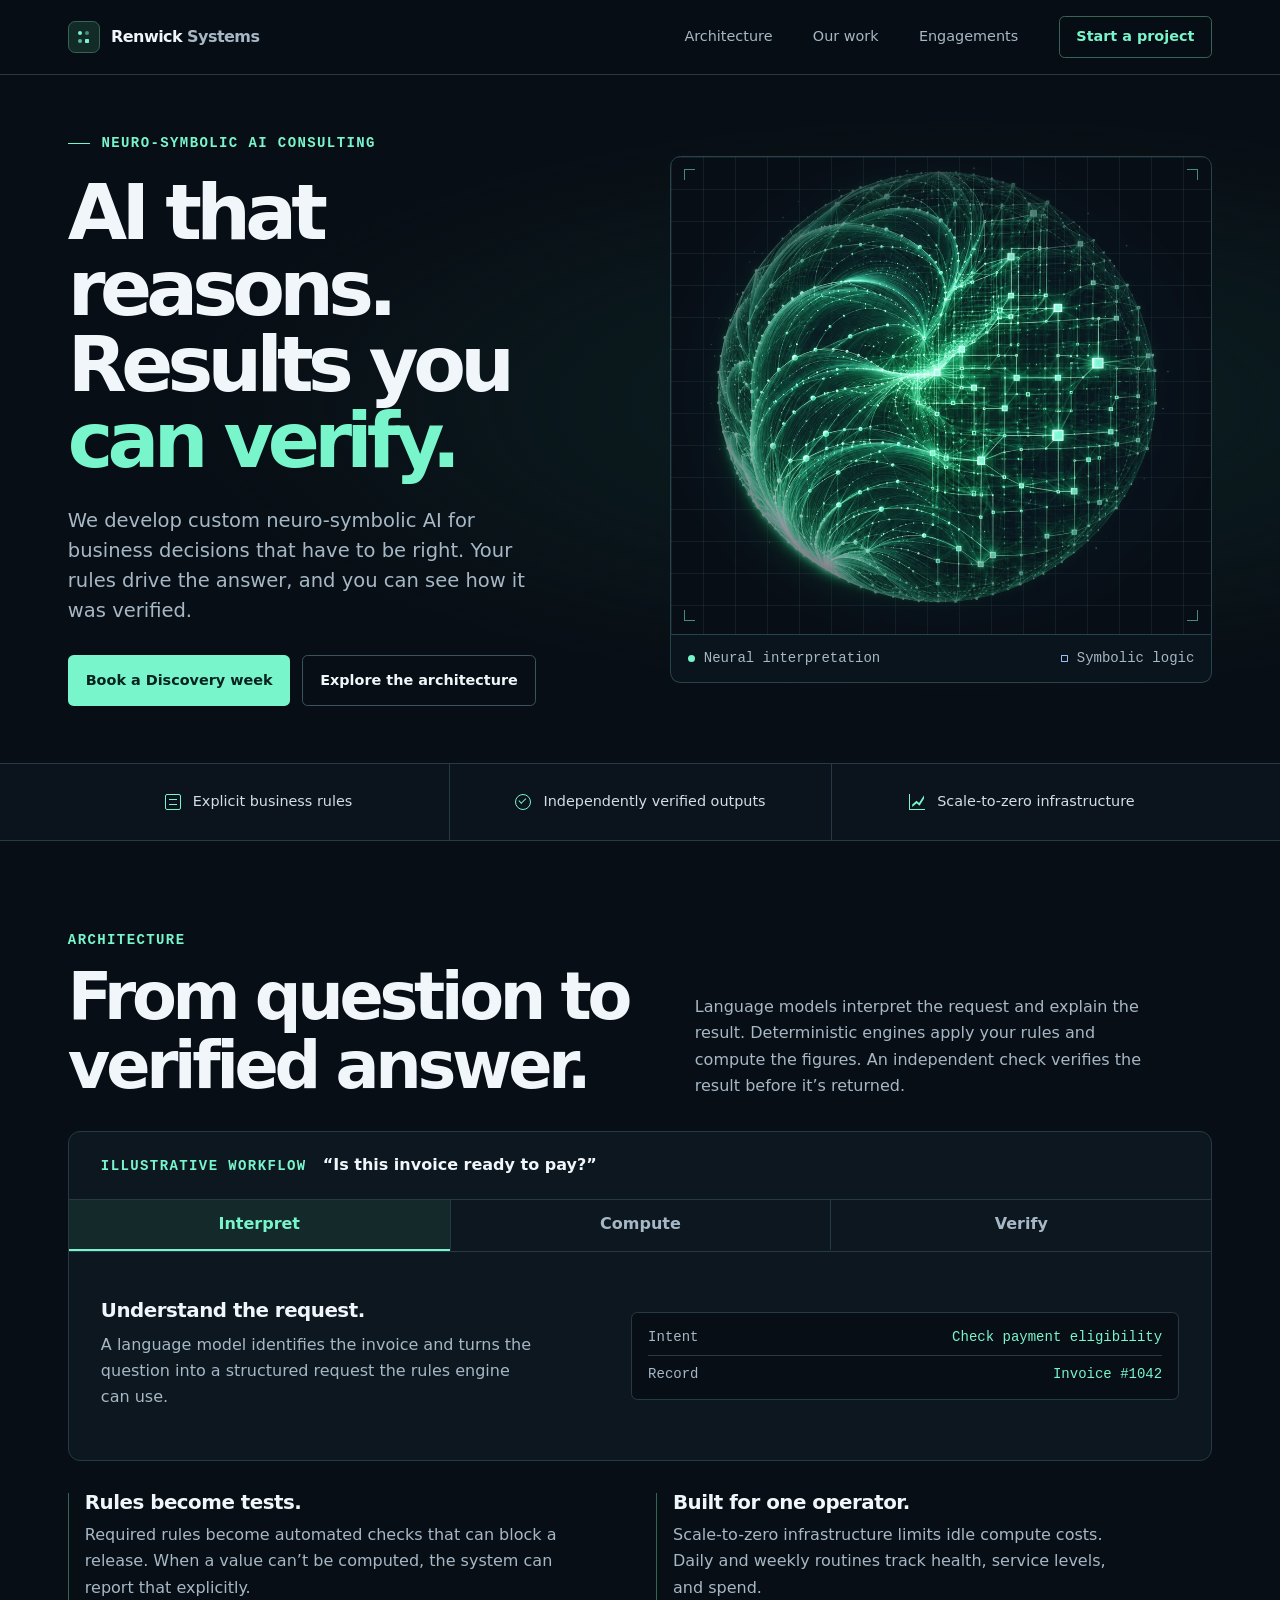
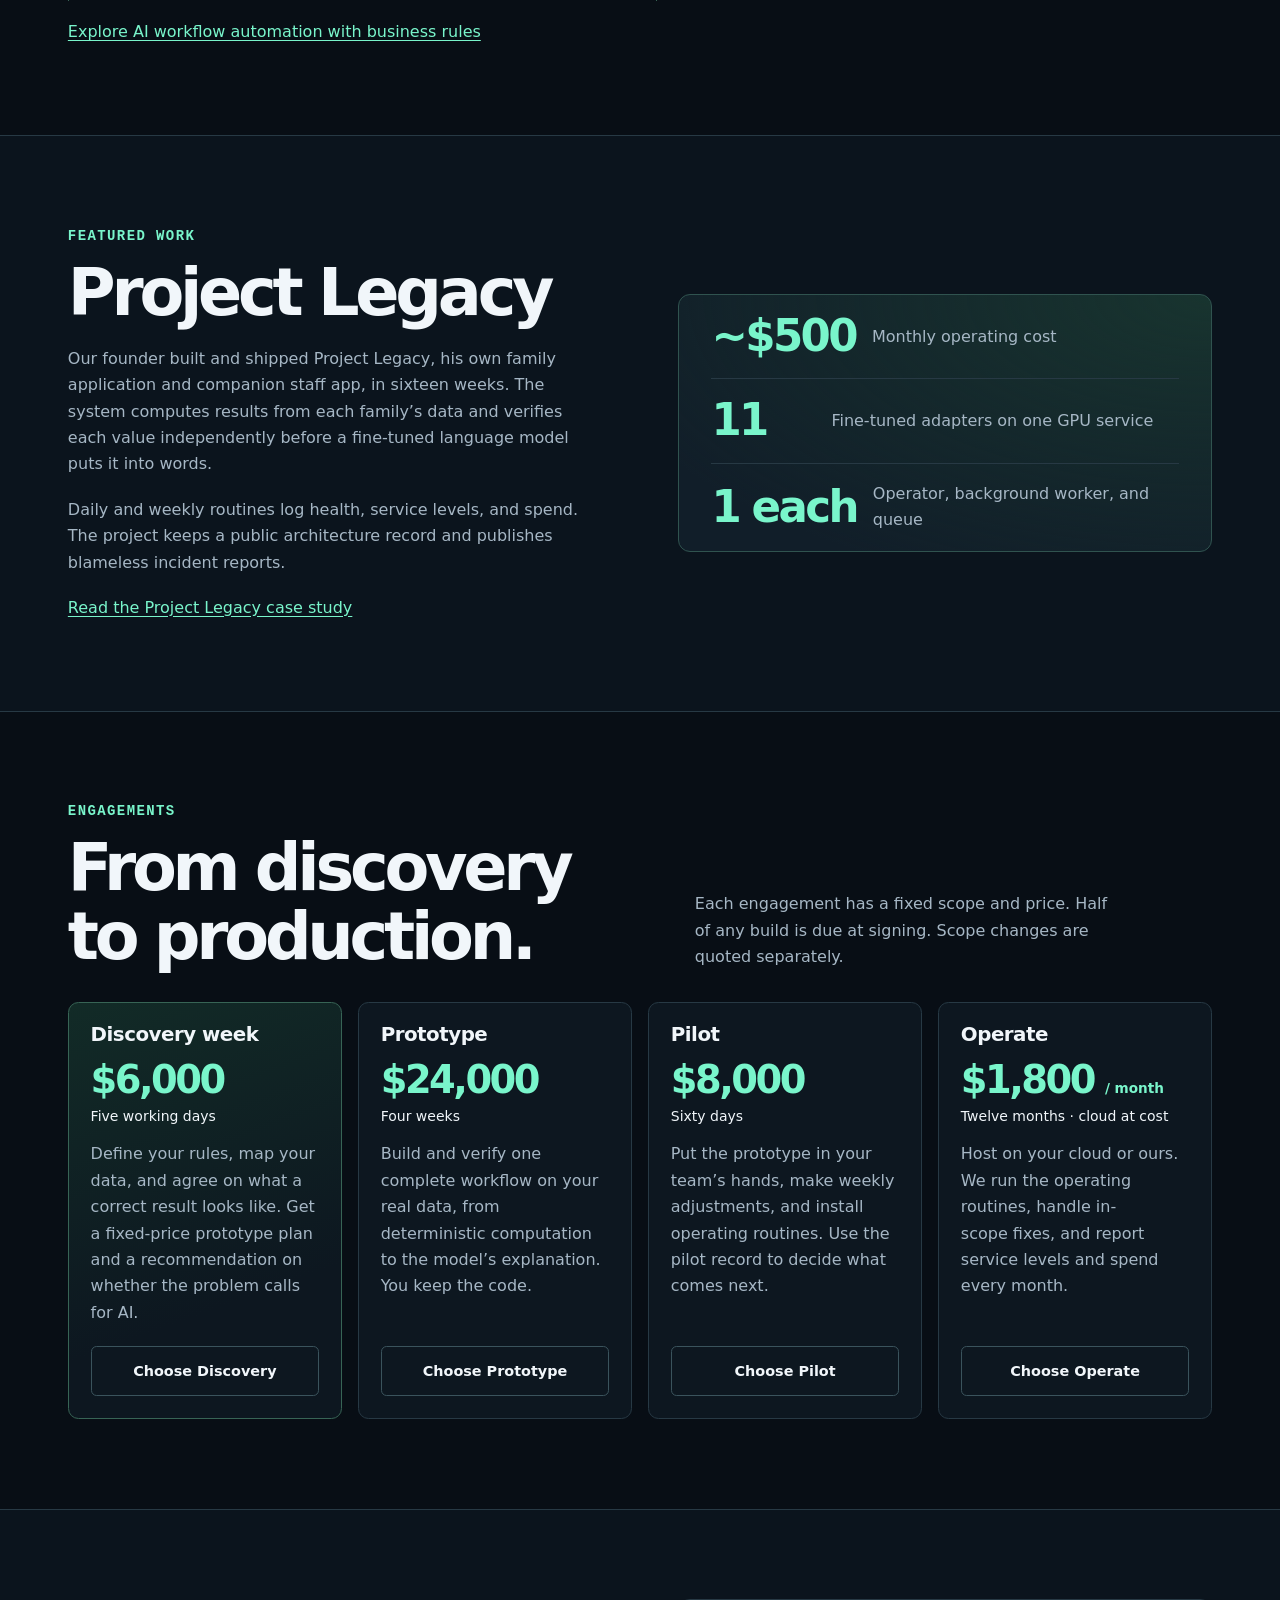
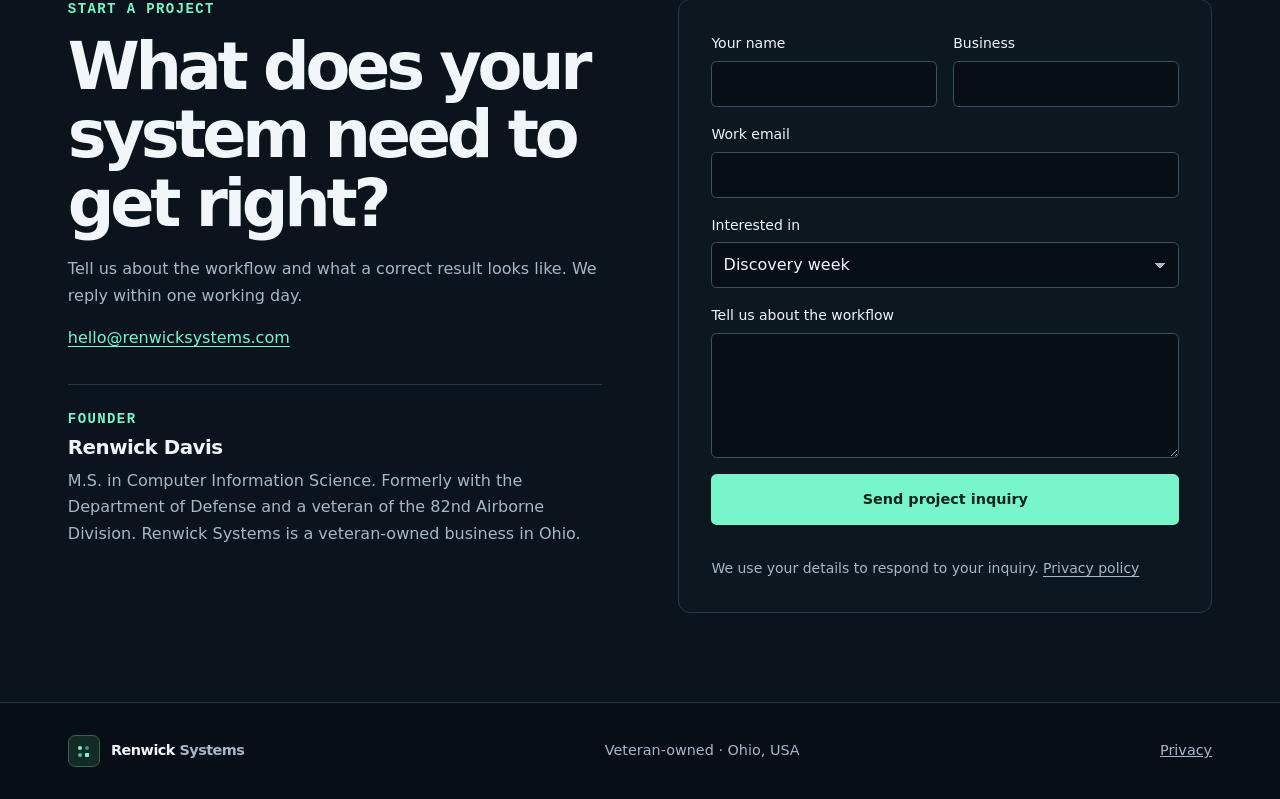
==== commit 3c4b1f02: "Add case study, workflow service page, and search indexing" ====
--- a/public/index.html
+++ b/public/index.html
@@ -4,8 +4,8 @@
   <meta charset="utf-8">
   <meta name="viewport" content="width=device-width, initial-scale=1">
   <meta name="theme-color" content="#080e15">
-  <title>Renwick Systems | Neuro-Symbolic AI Engineering</title>
-  <meta name="description" content="Renwick Systems builds custom neuro-symbolic AI systems that combine language models with business rules, deterministic computation, and independent verification.">
+  <title>Neuro-Symbolic AI Consulting | Renwick Systems</title>
+  <meta name="description" content="Neuro-symbolic AI consulting and custom development for business decisions that have to be right. Apply your business rules and independently verify the result.">
   <link rel="canonical" href="https://renwicksystems.com/">
   <link rel="stylesheet" href="./landing.css">
   <script src="./landing.js" defer></script>
@@ -33,9 +33,9 @@
     <section class="hero" aria-labelledby="hero-title">
       <div class="shell hero-inner">
         <div class="hero-copy">
-          <p class="eyebrow hero-eyebrow">Neuro-symbolic AI engineering</p>
+          <p class="eyebrow hero-eyebrow">Neuro-symbolic AI consulting</p>
           <h1 id="hero-title">AI that reasons.<br>Results you<br class="hero-break"> <em>can verify.</em></h1>
-          <p class="hero-lead">We build custom AI systems that understand language, apply your business rules, and show how they got the answer.</p>
+          <p class="hero-lead">We develop custom neuro-symbolic AI for business decisions that have to be right. Your rules drive the answer, and you can see how it was verified.</p>
           <div class="hero-actions">
             <a class="button button-primary" href="#start" data-offer="discovery_week">Book a Discovery week</a>
             <a class="button button-outline" href="#how">Explore the architecture</a>
@@ -123,6 +123,7 @@
         <div><h3>Rules become tests.</h3><p>Required rules become automated checks that can block a release. When a value can’t be computed, the system can report that explicitly.</p></div>
         <div><h3>Built for one operator.</h3><p>Scale-to-zero infrastructure limits idle compute costs. Daily and weekly routines track health, service levels, and spend.</p></div>
       </div>
+      <a class="section-link" href="/services/ai-workflow-automation">Explore AI workflow automation with business rules</a>
     </section>
 
     <section class="case-section" id="work" aria-labelledby="work-title" tabindex="-1">
@@ -132,6 +133,7 @@
           <h2 id="work-title">Project Legacy</h2>
           <p>Our founder built and shipped Project Legacy, his own family application and companion staff app, in sixteen weeks. The system computes results from each family’s data and verifies each value independently before a fine-tuned language model puts it into words.</p>
           <p>Daily and weekly routines log health, service levels, and spend. The project keeps a public architecture record and publishes blameless incident reports.</p>
+          <a class="section-link" href="/work/project-legacy">Read the Project Legacy case study</a>
         </div>
         <dl class="case-metrics" aria-label="Project Legacy operating profile">
           <div><dt>Monthly operating cost</dt><dd>~$500</dd></div>
--- a/public/landing.css
+++ b/public/landing.css
@@ -207,10 +207,14 @@
 .section-heading > p { max-width: 29rem; color: var(--muted); }
 .section h2 { margin-top: .7rem; font-size: clamp(2.6rem, 5.1vw, 4.9rem); font-weight: 630; letter-spacing: -.065em; }
 .section h3 { font-size: 1.24rem; letter-spacing: -.025em; }
+.section-link { display: inline-block; margin-top: 1.15rem; color: var(--accent); text-underline-offset: .2em; }
 
 .architecture-demo { overflow: hidden; border: 1px solid var(--line); border-radius: .75rem; background: var(--surface); }
 .demo-header { display: flex; flex-wrap: wrap; align-items: baseline; gap: .45rem 1rem; padding: 1.25rem clamp(1rem, 3vw, 2rem); border-bottom: 1px solid var(--line); }
 .demo-header > p:last-child { color: var(--ink); font-weight: 600; }
+.demo-header:has(.demo-scenario[hidden]) { display: none; }
+.demo-scenario { display: flex; flex-wrap: wrap; align-items: center; gap: .45rem 1rem; color: var(--ink); font-weight: 600; }
+.demo-scenario select { min-width: 0; max-width: 100%; min-height: 2.75rem; padding: .45rem .65rem; border: 1px solid #3a535c; border-radius: .35rem; background: var(--background); color: var(--ink); font-weight: 400; }
 .stage-selector { display: grid; grid-template-columns: repeat(3, minmax(0, 1fr)); border-bottom: 1px solid var(--line); }
 .stage-selector button {
   min-height: 3.2rem;
@@ -259,6 +263,12 @@
 .case-metrics > div + div { border-top: 1px solid var(--line); }
 .case-metrics dt { color: var(--muted); grid-column: 2; grid-row: 1; }
 .case-metrics dd { color: var(--accent); grid-column: 1; grid-row: 1; font-weight: 650; font-size: clamp(1.8rem, 3.4vw, 3.2rem); line-height: 1.1; letter-spacing: -.06em; }
+
+.page-intro { background: radial-gradient(ellipse at 85% 15%, #132b2d, transparent 64%), #0b141d; }
+.page-intro h1 { max-width: 18ch; margin-top: .7rem; }
+.page-lead, .page-cta > p:not(.eyebrow) { max-width: 40rem; margin-top: 1.2rem; color: var(--muted); font-size: 1.1rem; }
+.page-cta h2 { max-width: 21ch; }
+.page-cta .hero-actions { margin-top: 1.35rem; }
 
 .offers { display: grid; grid-template-columns: repeat(4, minmax(0, 1fr)); gap: 1rem; }
 .offer { display: flex; flex-direction: column; align-items: flex-start; padding: clamp(1rem, 1.7vw, 1.5rem); border: 1px solid var(--line); border-radius: .65rem; background: var(--surface); }
